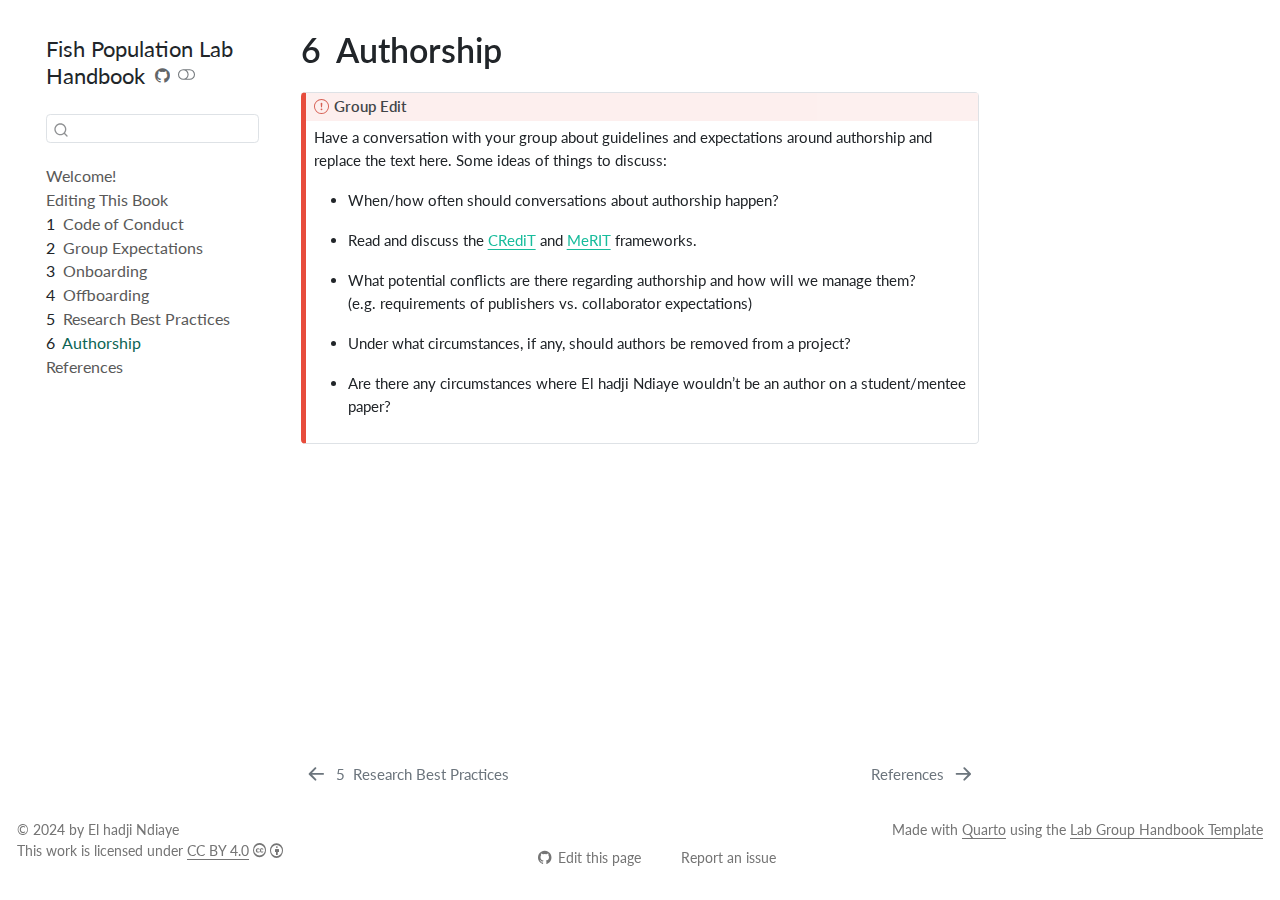
==== authorship.html @ 14ed0f36 "Built site for gh-pages" ====
<!DOCTYPE html>
<html xmlns="http://www.w3.org/1999/xhtml" lang="en" xml:lang="en"><head>

<meta charset="utf-8">
<meta name="generator" content="quarto-1.7.20">

<meta name="viewport" content="width=device-width, initial-scale=1.0, user-scalable=yes">


<title>6&nbsp; Authorship – Fish Population Lab Handbook</title>
<style>
code{white-space: pre-wrap;}
span.smallcaps{font-variant: small-caps;}
div.columns{display: flex; gap: min(4vw, 1.5em);}
div.column{flex: auto; overflow-x: auto;}
div.hanging-indent{margin-left: 1.5em; text-indent: -1.5em;}
ul.task-list{list-style: none;}
ul.task-list li input[type="checkbox"] {
  width: 0.8em;
  margin: 0 0.8em 0.2em -1em; /* quarto-specific, see https://github.com/quarto-dev/quarto-cli/issues/4556 */ 
  vertical-align: middle;
}
</style>


<script src="site_libs/quarto-nav/quarto-nav.js"></script>
<script src="site_libs/quarto-nav/headroom.min.js"></script>
<script src="site_libs/clipboard/clipboard.min.js"></script>
<script src="site_libs/quarto-search/autocomplete.umd.js"></script>
<script src="site_libs/quarto-search/fuse.min.js"></script>
<script src="site_libs/quarto-search/quarto-search.js"></script>
<meta name="quarto:offset" content="./">
<link href="./references.html" rel="next">
<link href="./research-best-practices.html" rel="prev">
<script src="site_libs/quarto-html/quarto.js" type="module"></script>
<script src="site_libs/quarto-html/tabsets/tabsets.js" type="module"></script>
<script src="site_libs/quarto-html/popper.min.js"></script>
<script src="site_libs/quarto-html/tippy.umd.min.js"></script>
<script src="site_libs/quarto-html/anchor.min.js"></script>
<link href="site_libs/quarto-html/tippy.css" rel="stylesheet">
<link href="site_libs/quarto-html/quarto-syntax-highlighting-dark-772f16f1092111b8ed76131bef37b30d.css" rel="stylesheet" class="quarto-color-scheme quarto-color-alternate" id="quarto-text-highlighting-styles">
<link href="site_libs/quarto-html/quarto-syntax-highlighting-6bb072e51ab976e338d8fd19b221fbe5.css" rel="stylesheet" class="quarto-color-scheme" id="quarto-text-highlighting-styles">
<script src="site_libs/bootstrap/bootstrap.min.js"></script>
<link href="site_libs/bootstrap/bootstrap-icons.css" rel="stylesheet">
<link href="site_libs/bootstrap/bootstrap-dark-99c33f6a4a1f652edec3100cfe152053.min.css" rel="stylesheet" append-hash="true" class="quarto-color-scheme quarto-color-alternate" id="quarto-bootstrap" data-mode="dark">
<link href="site_libs/bootstrap/bootstrap-99b97e3b1be5a84feac0b67b06bb2f63.min.css" rel="stylesheet" append-hash="true" class="quarto-color-scheme" id="quarto-bootstrap" data-mode="light">
<link href="site_libs/quarto-contrib/fontawesome6-0.1.0/all.css" rel="stylesheet">
<link href="site_libs/quarto-contrib/fontawesome6-0.1.0/latex-fontsize.css" rel="stylesheet">
<script id="quarto-search-options" type="application/json">{
  "location": "sidebar",
  "copy-button": false,
  "collapse-after": 3,
  "panel-placement": "start",
  "type": "textbox",
  "limit": 50,
  "keyboard-shortcut": [
    "f",
    "/",
    "s"
  ],
  "show-item-context": false,
  "language": {
    "search-no-results-text": "No results",
    "search-matching-documents-text": "matching documents",
    "search-copy-link-title": "Copy link to search",
    "search-hide-matches-text": "Hide additional matches",
    "search-more-match-text": "more match in this document",
    "search-more-matches-text": "more matches in this document",
    "search-clear-button-title": "Clear",
    "search-text-placeholder": "",
    "search-detached-cancel-button-title": "Cancel",
    "search-submit-button-title": "Submit",
    "search-label": "Search"
  }
}</script>


</head>

<body class="nav-sidebar floating quarto-light">

<div id="quarto-search-results"></div>
  <header id="quarto-header" class="headroom fixed-top">
  <nav class="quarto-secondary-nav">
    <div class="container-fluid d-flex">
      <button type="button" class="quarto-btn-toggle btn" data-bs-toggle="collapse" role="button" data-bs-target=".quarto-sidebar-collapse-item" aria-controls="quarto-sidebar" aria-expanded="false" aria-label="Toggle sidebar navigation" onclick="if (window.quartoToggleHeadroom) { window.quartoToggleHeadroom(); }">
        <i class="bi bi-layout-text-sidebar-reverse"></i>
      </button>
        <nav class="quarto-page-breadcrumbs" aria-label="breadcrumb"><ol class="breadcrumb"><li class="breadcrumb-item"><a href="./authorship.html"><span class="chapter-number">6</span>&nbsp; <span class="chapter-title">Authorship</span></a></li></ol></nav>
        <a class="flex-grow-1" role="navigation" data-bs-toggle="collapse" data-bs-target=".quarto-sidebar-collapse-item" aria-controls="quarto-sidebar" aria-expanded="false" aria-label="Toggle sidebar navigation" onclick="if (window.quartoToggleHeadroom) { window.quartoToggleHeadroom(); }">      
        </a>
      <button type="button" class="btn quarto-search-button" aria-label="Search" onclick="window.quartoOpenSearch();">
        <i class="bi bi-search"></i>
      </button>
    </div>
  </nav>
</header>
<!-- content -->
<div id="quarto-content" class="quarto-container page-columns page-rows-contents page-layout-article">
<!-- sidebar -->
  <nav id="quarto-sidebar" class="sidebar collapse collapse-horizontal quarto-sidebar-collapse-item sidebar-navigation floating overflow-auto">
    <div class="pt-lg-2 mt-2 text-left sidebar-header">
    <div class="sidebar-title mb-0 py-0">
      <a href="./">Fish Population Lab Handbook</a> 
        <div class="sidebar-tools-main">
    <a href="https://github.com/Fish-Population-Analysis-Lab/Modeling-Handbook#" title="Source Code" class="quarto-navigation-tool px-1" aria-label="Source Code"><i class="bi bi-github"></i></a>
  <a href="" class="quarto-color-scheme-toggle quarto-navigation-tool  px-1" onclick="window.quartoToggleColorScheme(); return false;" title="Toggle dark mode"><i class="bi"></i></a>
</div>
    </div>
      </div>
        <div class="mt-2 flex-shrink-0 align-items-center">
        <div class="sidebar-search">
        <div id="quarto-search" class="" title="Search"></div>
        </div>
        </div>
    <div class="sidebar-menu-container"> 
    <ul class="list-unstyled mt-1">
        <li class="sidebar-item">
  <div class="sidebar-item-container"> 
  <a href="./index.html" class="sidebar-item-text sidebar-link">
 <span class="menu-text">Welcome!</span></a>
  </div>
</li>
        <li class="sidebar-item">
  <div class="sidebar-item-container"> 
  <a href="./contributing.html" class="sidebar-item-text sidebar-link">
 <span class="menu-text">Editing This Book</span></a>
  </div>
</li>
        <li class="sidebar-item">
  <div class="sidebar-item-container"> 
  <a href="./code-of-conduct.html" class="sidebar-item-text sidebar-link">
 <span class="menu-text"><span class="chapter-number">1</span>&nbsp; <span class="chapter-title">Code of Conduct</span></span></a>
  </div>
</li>
        <li class="sidebar-item">
  <div class="sidebar-item-container"> 
  <a href="./group-expectations.html" class="sidebar-item-text sidebar-link">
 <span class="menu-text"><span class="chapter-number">2</span>&nbsp; <span class="chapter-title">Group Expectations</span></span></a>
  </div>
</li>
        <li class="sidebar-item">
  <div class="sidebar-item-container"> 
  <a href="./onboarding.html" class="sidebar-item-text sidebar-link">
 <span class="menu-text"><span class="chapter-number">3</span>&nbsp; <span class="chapter-title">Onboarding</span></span></a>
  </div>
</li>
        <li class="sidebar-item">
  <div class="sidebar-item-container"> 
  <a href="./offboarding.html" class="sidebar-item-text sidebar-link">
 <span class="menu-text"><span class="chapter-number">4</span>&nbsp; <span class="chapter-title">Offboarding</span></span></a>
  </div>
</li>
        <li class="sidebar-item">
  <div class="sidebar-item-container"> 
  <a href="./research-best-practices.html" class="sidebar-item-text sidebar-link">
 <span class="menu-text"><span class="chapter-number">5</span>&nbsp; <span class="chapter-title">Research Best Practices</span></span></a>
  </div>
</li>
        <li class="sidebar-item">
  <div class="sidebar-item-container"> 
  <a href="./authorship.html" class="sidebar-item-text sidebar-link active">
 <span class="menu-text"><span class="chapter-number">6</span>&nbsp; <span class="chapter-title">Authorship</span></span></a>
  </div>
</li>
        <li class="sidebar-item">
  <div class="sidebar-item-container"> 
  <a href="./references.html" class="sidebar-item-text sidebar-link">
 <span class="menu-text">References</span></a>
  </div>
</li>
    </ul>
    </div>
</nav>
<div id="quarto-sidebar-glass" class="quarto-sidebar-collapse-item" data-bs-toggle="collapse" data-bs-target=".quarto-sidebar-collapse-item"></div>
<!-- margin-sidebar -->
    <div id="quarto-margin-sidebar" class="sidebar margin-sidebar zindex-bottom">
        
    </div>
<!-- main -->
<main class="content" id="quarto-document-content">
<script id="quarto-html-before-body" type="application/javascript">
    const toggleBodyColorMode = (bsSheetEl) => {
      const mode = bsSheetEl.getAttribute("data-mode");
      const bodyEl = window.document.querySelector("body");
      if (mode === "dark") {
        bodyEl.classList.add("quarto-dark");
        bodyEl.classList.remove("quarto-light");
      } else {
        bodyEl.classList.add("quarto-light");
        bodyEl.classList.remove("quarto-dark");
      }
    }
    const toggleBodyColorPrimary = () => {
      const bsSheetEl = window.document.querySelector("link#quarto-bootstrap:not([rel=disabled-stylesheet])");
      if (bsSheetEl) {
        toggleBodyColorMode(bsSheetEl);
      }
    }
    toggleBodyColorPrimary();
    const toggleColorMode = (alternate) => {
      // Switch the stylesheets
      const primaryStylesheets = window.document.querySelectorAll('link.quarto-color-scheme:not(.quarto-color-alternate)');
      const alternateStylesheets = window.document.querySelectorAll('link.quarto-color-scheme.quarto-color-alternate');
      manageTransitions('#quarto-margin-sidebar .nav-link', false);
      if (alternate) {
        disableStylesheet(primaryStylesheets)
        enableStylesheet(alternateStylesheets);
        for (const sheetNode of alternateStylesheets) {
          if (sheetNode.id === "quarto-bootstrap") {
            toggleBodyColorMode(sheetNode);
          }
        }
      } else {
        disableStylesheet(alternateStylesheets);
        enableStylesheet(primaryStylesheets)
        toggleBodyColorPrimary();
      }
      manageTransitions('#quarto-margin-sidebar .nav-link', true);
      // Switch the toggles
      const toggles = window.document.querySelectorAll('.quarto-color-scheme-toggle');
      for (let i=0; i < toggles.length; i++) {
        const toggle = toggles[i];
        if (toggle) {
          if (alternate) {
            toggle.classList.add("alternate");
          } else {
            toggle.classList.remove("alternate");
          }
        }
      }
      // Hack to workaround the fact that safari doesn't
      // properly recolor the scrollbar when toggling (#1455)
      if (navigator.userAgent.indexOf('Safari') > 0 && navigator.userAgent.indexOf('Chrome') == -1) {
        manageTransitions("body", false);
        window.scrollTo(0, 1);
        setTimeout(() => {
          window.scrollTo(0, 0);
          manageTransitions("body", true);
        }, 40);
      }
    }
    const disableStylesheet = (stylesheets) => {
      for (let i=0; i < stylesheets.length; i++) {
        const stylesheet = stylesheets[i];
        stylesheet.rel = 'disabled-stylesheet';
      }
    }
    const enableStylesheet = (stylesheets) => {
      for (let i=0; i < stylesheets.length; i++) {
        const stylesheet = stylesheets[i];
        if(stylesheet.rel !== 'stylesheet') { // for Chrome, which will still FOUC without this check
          stylesheet.rel = 'stylesheet';
        }
      }
    }
    const manageTransitions = (selector, allowTransitions) => {
      const els = window.document.querySelectorAll(selector);
      for (let i=0; i < els.length; i++) {
        const el = els[i];
        if (allowTransitions) {
          el.classList.remove('notransition');
        } else {
          el.classList.add('notransition');
        }
      }
    }
    const isFileUrl = () => {
      return window.location.protocol === 'file:';
    }
    const hasAlternateSentinel = () => {
      let styleSentinel = getColorSchemeSentinel();
      if (styleSentinel !== null) {
        return styleSentinel === "alternate";
      } else {
        return false;
      }
    }
    const setStyleSentinel = (alternate) => {
      const value = alternate ? "alternate" : "default";
      if (!isFileUrl()) {
        window.localStorage.setItem("quarto-color-scheme", value);
      } else {
        localAlternateSentinel = value;
      }
    }
    const getColorSchemeSentinel = () => {
      if (!isFileUrl()) {
        const storageValue = window.localStorage.getItem("quarto-color-scheme");
        return storageValue != null ? storageValue : localAlternateSentinel;
      } else {
        return localAlternateSentinel;
      }
    }
    const darkModeDefault = false;
    let localAlternateSentinel = darkModeDefault ? 'alternate' : 'default';
    // Dark / light mode switch
    window.quartoToggleColorScheme = () => {
      // Read the current dark / light value
      let toAlternate = !hasAlternateSentinel();
      toggleColorMode(toAlternate);
      setStyleSentinel(toAlternate);
      toggleGiscusIfUsed(toAlternate, darkModeDefault);
    };
    // Switch to dark mode if need be
    if (hasAlternateSentinel()) {
      toggleColorMode(true);
    } else {
      toggleColorMode(false);
    }
  </script>

<header id="title-block-header" class="quarto-title-block default">
<div class="quarto-title">
<h1 class="title"><span class="chapter-number">6</span>&nbsp; <span class="chapter-title">Authorship</span></h1>
</div>



<div class="quarto-title-meta">

    
  
    
  </div>
  


</header>


<div class="callout callout-style-default callout-important callout-titled">
<div class="callout-header d-flex align-content-center">
<div class="callout-icon-container">
<i class="callout-icon"></i>
</div>
<div class="callout-title-container flex-fill">
Group Edit
</div>
</div>
<div class="callout-body-container callout-body">
<p>Have a conversation with your group about guidelines and expectations around authorship and replace the text here. Some ideas of things to discuss:</p>
<ul>
<li><p>When/how often should conversations about authorship happen?</p></li>
<li><p>Read and discuss the <a href="https://doi.org/10.1002/leap.1210">CRediT</a> and <a href="https://doi.org/10.1038/s41467-023-37039-1">MeRIT</a> frameworks.</p></li>
<li><p>What potential conflicts are there regarding authorship and how will we manage them? (e.g.&nbsp;requirements of publishers vs.&nbsp;collaborator expectations)</p></li>
<li><p>Under what circumstances, if any, should authors be removed from a project?</p></li>
<li><p>Are there any circumstances where El hadji Ndiaye wouldn’t be an author on a student/mentee paper?</p></li>
</ul>
</div>
</div>



</main> <!-- /main -->
<script id="quarto-html-after-body" type="application/javascript">
  window.document.addEventListener("DOMContentLoaded", function (event) {
    // Ensure there is a toggle, if there isn't float one in the top right
    if (window.document.querySelector('.quarto-color-scheme-toggle') === null) {
      const a = window.document.createElement('a');
      a.classList.add('top-right');
      a.classList.add('quarto-color-scheme-toggle');
      a.href = "";
      a.onclick = function() { try { window.quartoToggleColorScheme(); } catch {} return false; };
      const i = window.document.createElement("i");
      i.classList.add('bi');
      a.appendChild(i);
      window.document.body.appendChild(a);
    }
    const toggleGiscusIfUsed = (isAlternate, darkModeDefault) => {
      const baseTheme = document.querySelector('#giscus-base-theme')?.value ?? 'light';
      const alternateTheme = document.querySelector('#giscus-alt-theme')?.value ?? 'dark';
      let newTheme = '';
      if(darkModeDefault) {
        newTheme = isAlternate ? baseTheme : alternateTheme;
      } else {
        newTheme = isAlternate ? alternateTheme : baseTheme;
      }
      const changeGiscusTheme = () => {
        // From: https://github.com/giscus/giscus/issues/336
        const sendMessage = (message) => {
          const iframe = document.querySelector('iframe.giscus-frame');
          if (!iframe) return;
          iframe.contentWindow.postMessage({ giscus: message }, 'https://giscus.app');
        }
        sendMessage({
          setConfig: {
            theme: newTheme
          }
        });
      }
      const isGiscussLoaded = window.document.querySelector('iframe.giscus-frame') !== null;
      if (isGiscussLoaded) {
        changeGiscusTheme();
      }
    }
    const icon = "";
    const anchorJS = new window.AnchorJS();
    anchorJS.options = {
      placement: 'right',
      icon: icon
    };
    anchorJS.add('.anchored');
    const isCodeAnnotation = (el) => {
      for (const clz of el.classList) {
        if (clz.startsWith('code-annotation-')) {                     
          return true;
        }
      }
      return false;
    }
    const onCopySuccess = function(e) {
      // button target
      const button = e.trigger;
      // don't keep focus
      button.blur();
      // flash "checked"
      button.classList.add('code-copy-button-checked');
      var currentTitle = button.getAttribute("title");
      button.setAttribute("title", "Copied!");
      let tooltip;
      if (window.bootstrap) {
        button.setAttribute("data-bs-toggle", "tooltip");
        button.setAttribute("data-bs-placement", "left");
        button.setAttribute("data-bs-title", "Copied!");
        tooltip = new bootstrap.Tooltip(button, 
          { trigger: "manual", 
            customClass: "code-copy-button-tooltip",
            offset: [0, -8]});
        tooltip.show();    
      }
      setTimeout(function() {
        if (tooltip) {
          tooltip.hide();
          button.removeAttribute("data-bs-title");
          button.removeAttribute("data-bs-toggle");
          button.removeAttribute("data-bs-placement");
        }
        button.setAttribute("title", currentTitle);
        button.classList.remove('code-copy-button-checked');
      }, 1000);
      // clear code selection
      e.clearSelection();
    }
    const getTextToCopy = function(trigger) {
        const codeEl = trigger.previousElementSibling.cloneNode(true);
        for (const childEl of codeEl.children) {
          if (isCodeAnnotation(childEl)) {
            childEl.remove();
          }
        }
        return codeEl.innerText;
    }
    const clipboard = new window.ClipboardJS('.code-copy-button:not([data-in-quarto-modal])', {
      text: getTextToCopy
    });
    clipboard.on('success', onCopySuccess);
    if (window.document.getElementById('quarto-embedded-source-code-modal')) {
      const clipboardModal = new window.ClipboardJS('.code-copy-button[data-in-quarto-modal]', {
        text: getTextToCopy,
        container: window.document.getElementById('quarto-embedded-source-code-modal')
      });
      clipboardModal.on('success', onCopySuccess);
    }
      var localhostRegex = new RegExp(/^(?:http|https):\/\/localhost\:?[0-9]*\//);
      var mailtoRegex = new RegExp(/^mailto:/);
        var filterRegex = new RegExp('/' + window.location.host + '/');
      var isInternal = (href) => {
          return filterRegex.test(href) || localhostRegex.test(href) || mailtoRegex.test(href);
      }
      // Inspect non-navigation links and adorn them if external
     var links = window.document.querySelectorAll('a[href]:not(.nav-link):not(.navbar-brand):not(.toc-action):not(.sidebar-link):not(.sidebar-item-toggle):not(.pagination-link):not(.no-external):not([aria-hidden]):not(.dropdown-item):not(.quarto-navigation-tool):not(.about-link)');
      for (var i=0; i<links.length; i++) {
        const link = links[i];
        if (!isInternal(link.href)) {
          // undo the damage that might have been done by quarto-nav.js in the case of
          // links that we want to consider external
          if (link.dataset.originalHref !== undefined) {
            link.href = link.dataset.originalHref;
          }
            // target, if specified
            link.setAttribute("target", "_blank");
            if (link.getAttribute("rel") === null) {
              link.setAttribute("rel", "noopener");
            }
        }
      }
    function tippyHover(el, contentFn, onTriggerFn, onUntriggerFn) {
      const config = {
        allowHTML: true,
        maxWidth: 500,
        delay: 100,
        arrow: false,
        appendTo: function(el) {
            return el.parentElement;
        },
        interactive: true,
        interactiveBorder: 10,
        theme: 'quarto',
        placement: 'bottom-start',
      };
      if (contentFn) {
        config.content = contentFn;
      }
      if (onTriggerFn) {
        config.onTrigger = onTriggerFn;
      }
      if (onUntriggerFn) {
        config.onUntrigger = onUntriggerFn;
      }
      window.tippy(el, config); 
    }
    const noterefs = window.document.querySelectorAll('a[role="doc-noteref"]');
    for (var i=0; i<noterefs.length; i++) {
      const ref = noterefs[i];
      tippyHover(ref, function() {
        // use id or data attribute instead here
        let href = ref.getAttribute('data-footnote-href') || ref.getAttribute('href');
        try { href = new URL(href).hash; } catch {}
        const id = href.replace(/^#\/?/, "");
        const note = window.document.getElementById(id);
        if (note) {
          return note.innerHTML;
        } else {
          return "";
        }
      });
    }
    const xrefs = window.document.querySelectorAll('a.quarto-xref');
    const processXRef = (id, note) => {
      // Strip column container classes
      const stripColumnClz = (el) => {
        el.classList.remove("page-full", "page-columns");
        if (el.children) {
          for (const child of el.children) {
            stripColumnClz(child);
          }
        }
      }
      stripColumnClz(note)
      if (id === null || id.startsWith('sec-')) {
        // Special case sections, only their first couple elements
        const container = document.createElement("div");
        if (note.children && note.children.length > 2) {
          container.appendChild(note.children[0].cloneNode(true));
          for (let i = 1; i < note.children.length; i++) {
            const child = note.children[i];
            if (child.tagName === "P" && child.innerText === "") {
              continue;
            } else {
              container.appendChild(child.cloneNode(true));
              break;
            }
          }
          if (window.Quarto?.typesetMath) {
            window.Quarto.typesetMath(container);
          }
          return container.innerHTML
        } else {
          if (window.Quarto?.typesetMath) {
            window.Quarto.typesetMath(note);
          }
          return note.innerHTML;
        }
      } else {
        // Remove any anchor links if they are present
        const anchorLink = note.querySelector('a.anchorjs-link');
        if (anchorLink) {
          anchorLink.remove();
        }
        if (window.Quarto?.typesetMath) {
          window.Quarto.typesetMath(note);
        }
        if (note.classList.contains("callout")) {
          return note.outerHTML;
        } else {
          return note.innerHTML;
        }
      }
    }
    for (var i=0; i<xrefs.length; i++) {
      const xref = xrefs[i];
      tippyHover(xref, undefined, function(instance) {
        instance.disable();
        let url = xref.getAttribute('href');
        let hash = undefined; 
        if (url.startsWith('#')) {
          hash = url;
        } else {
          try { hash = new URL(url).hash; } catch {}
        }
        if (hash) {
          const id = hash.replace(/^#\/?/, "");
          const note = window.document.getElementById(id);
          if (note !== null) {
            try {
              const html = processXRef(id, note.cloneNode(true));
              instance.setContent(html);
            } finally {
              instance.enable();
              instance.show();
            }
          } else {
            // See if we can fetch this
            fetch(url.split('#')[0])
            .then(res => res.text())
            .then(html => {
              const parser = new DOMParser();
              const htmlDoc = parser.parseFromString(html, "text/html");
              const note = htmlDoc.getElementById(id);
              if (note !== null) {
                const html = processXRef(id, note);
                instance.setContent(html);
              } 
            }).finally(() => {
              instance.enable();
              instance.show();
            });
          }
        } else {
          // See if we can fetch a full url (with no hash to target)
          // This is a special case and we should probably do some content thinning / targeting
          fetch(url)
          .then(res => res.text())
          .then(html => {
            const parser = new DOMParser();
            const htmlDoc = parser.parseFromString(html, "text/html");
            const note = htmlDoc.querySelector('main.content');
            if (note !== null) {
              // This should only happen for chapter cross references
              // (since there is no id in the URL)
              // remove the first header
              if (note.children.length > 0 && note.children[0].tagName === "HEADER") {
                note.children[0].remove();
              }
              const html = processXRef(null, note);
              instance.setContent(html);
            } 
          }).finally(() => {
            instance.enable();
            instance.show();
          });
        }
      }, function(instance) {
      });
    }
        let selectedAnnoteEl;
        const selectorForAnnotation = ( cell, annotation) => {
          let cellAttr = 'data-code-cell="' + cell + '"';
          let lineAttr = 'data-code-annotation="' +  annotation + '"';
          const selector = 'span[' + cellAttr + '][' + lineAttr + ']';
          return selector;
        }
        const selectCodeLines = (annoteEl) => {
          const doc = window.document;
          const targetCell = annoteEl.getAttribute("data-target-cell");
          const targetAnnotation = annoteEl.getAttribute("data-target-annotation");
          const annoteSpan = window.document.querySelector(selectorForAnnotation(targetCell, targetAnnotation));
          const lines = annoteSpan.getAttribute("data-code-lines").split(",");
          const lineIds = lines.map((line) => {
            return targetCell + "-" + line;
          })
          let top = null;
          let height = null;
          let parent = null;
          if (lineIds.length > 0) {
              //compute the position of the single el (top and bottom and make a div)
              const el = window.document.getElementById(lineIds[0]);
              top = el.offsetTop;
              height = el.offsetHeight;
              parent = el.parentElement.parentElement;
            if (lineIds.length > 1) {
              const lastEl = window.document.getElementById(lineIds[lineIds.length - 1]);
              const bottom = lastEl.offsetTop + lastEl.offsetHeight;
              height = bottom - top;
            }
            if (top !== null && height !== null && parent !== null) {
              // cook up a div (if necessary) and position it 
              let div = window.document.getElementById("code-annotation-line-highlight");
              if (div === null) {
                div = window.document.createElement("div");
                div.setAttribute("id", "code-annotation-line-highlight");
                div.style.position = 'absolute';
                parent.appendChild(div);
              }
              div.style.top = top - 2 + "px";
              div.style.height = height + 4 + "px";
              div.style.left = 0;
              let gutterDiv = window.document.getElementById("code-annotation-line-highlight-gutter");
              if (gutterDiv === null) {
                gutterDiv = window.document.createElement("div");
                gutterDiv.setAttribute("id", "code-annotation-line-highlight-gutter");
                gutterDiv.style.position = 'absolute';
                const codeCell = window.document.getElementById(targetCell);
                const gutter = codeCell.querySelector('.code-annotation-gutter');
                gutter.appendChild(gutterDiv);
              }
              gutterDiv.style.top = top - 2 + "px";
              gutterDiv.style.height = height + 4 + "px";
            }
            selectedAnnoteEl = annoteEl;
          }
        };
        const unselectCodeLines = () => {
          const elementsIds = ["code-annotation-line-highlight", "code-annotation-line-highlight-gutter"];
          elementsIds.forEach((elId) => {
            const div = window.document.getElementById(elId);
            if (div) {
              div.remove();
            }
          });
          selectedAnnoteEl = undefined;
        };
          // Handle positioning of the toggle
      window.addEventListener(
        "resize",
        throttle(() => {
          elRect = undefined;
          if (selectedAnnoteEl) {
            selectCodeLines(selectedAnnoteEl);
          }
        }, 10)
      );
      function throttle(fn, ms) {
      let throttle = false;
      let timer;
        return (...args) => {
          if(!throttle) { // first call gets through
              fn.apply(this, args);
              throttle = true;
          } else { // all the others get throttled
              if(timer) clearTimeout(timer); // cancel #2
              timer = setTimeout(() => {
                fn.apply(this, args);
                timer = throttle = false;
              }, ms);
          }
        };
      }
        // Attach click handler to the DT
        const annoteDls = window.document.querySelectorAll('dt[data-target-cell]');
        for (const annoteDlNode of annoteDls) {
          annoteDlNode.addEventListener('click', (event) => {
            const clickedEl = event.target;
            if (clickedEl !== selectedAnnoteEl) {
              unselectCodeLines();
              const activeEl = window.document.querySelector('dt[data-target-cell].code-annotation-active');
              if (activeEl) {
                activeEl.classList.remove('code-annotation-active');
              }
              selectCodeLines(clickedEl);
              clickedEl.classList.add('code-annotation-active');
            } else {
              // Unselect the line
              unselectCodeLines();
              clickedEl.classList.remove('code-annotation-active');
            }
          });
        }
    const findCites = (el) => {
      const parentEl = el.parentElement;
      if (parentEl) {
        const cites = parentEl.dataset.cites;
        if (cites) {
          return {
            el,
            cites: cites.split(' ')
          };
        } else {
          return findCites(el.parentElement)
        }
      } else {
        return undefined;
      }
    };
    var bibliorefs = window.document.querySelectorAll('a[role="doc-biblioref"]');
    for (var i=0; i<bibliorefs.length; i++) {
      const ref = bibliorefs[i];
      const citeInfo = findCites(ref);
      if (citeInfo) {
        tippyHover(citeInfo.el, function() {
          var popup = window.document.createElement('div');
          citeInfo.cites.forEach(function(cite) {
            var citeDiv = window.document.createElement('div');
            citeDiv.classList.add('hanging-indent');
            citeDiv.classList.add('csl-entry');
            var biblioDiv = window.document.getElementById('ref-' + cite);
            if (biblioDiv) {
              citeDiv.innerHTML = biblioDiv.innerHTML;
            }
            popup.appendChild(citeDiv);
          });
          return popup.innerHTML;
        });
      }
    }
  });
  </script>
<nav class="page-navigation">
  <div class="nav-page nav-page-previous">
      <a href="./research-best-practices.html" class="pagination-link" aria-label="Research Best Practices">
        <i class="bi bi-arrow-left-short"></i> <span class="nav-page-text"><span class="chapter-number">5</span>&nbsp; <span class="chapter-title">Research Best Practices</span></span>
      </a>          
  </div>
  <div class="nav-page nav-page-next">
      <a href="./references.html" class="pagination-link" aria-label="References">
        <span class="nav-page-text">References</span> <i class="bi bi-arrow-right-short"></i>
      </a>
  </div>
</nav>
</div> <!-- /content -->
<footer class="footer">
  <div class="nav-footer">
    <div class="nav-footer-left">
<p>© 2024 by El hadji Ndiaye <br> This work is licensed under <a href="https://creativecommons.org/licenses/by/4.0/?ref=chooser-v1">CC BY 4.0</a> <i class="fa-brands fa-creative-commons" aria-label="creative-commons"></i> <i class="fa-brands fa-creative-commons-by" aria-label="creative-commons-by"></i></p>
</div>   
    <div class="nav-footer-center">
      &nbsp;
    <div class="toc-actions"><ul><li><a href="https://github.com/Fish-Population-Analysis-Lab/Modeling-Handbook#/edit/main/authorship.qmd" target="_blank" class="toc-action"><i class="bi bi-github"></i>Edit this page</a></li><li><a href="https://github.com/Fish-Population-Analysis-Lab/Modeling-Handbook#/issues/new" target="_blank" class="toc-action"><i class="bi empty"></i>Report an issue</a></li></ul></div></div>
    <div class="nav-footer-right">
<p>Made with <a href="https://quarto.org/">Quarto</a> using the <a href="https://github.com/cct-datascience/group-handbook-template">Lab Group Handbook Template</a></p>
</div>
  </div>
</footer>




</body></html>
---- site_libs/quarto-html/tippy.css ----
.tippy-box[data-animation=fade][data-state=hidden]{opacity:0}[data-tippy-root]{max-width:calc(100vw - 10px)}.tippy-box{position:relative;background-color:#333;color:#fff;border-radius:4px;font-size:14px;line-height:1.4;white-space:normal;outline:0;transition-property:transform,visibility,opacity}.tippy-box[data-placement^=top]>.tippy-arrow{bottom:0}.tippy-box[data-placement^=top]>.tippy-arrow:before{bottom:-7px;left:0;border-width:8px 8px 0;border-top-color:initial;transform-origin:center top}.tippy-box[data-placement^=bottom]>.tippy-arrow{top:0}.tippy-box[data-placement^=bottom]>.tippy-arrow:before{top:-7px;left:0;border-width:0 8px 8px;border-bottom-color:initial;transform-origin:center bottom}.tippy-box[data-placement^=left]>.tippy-arrow{right:0}.tippy-box[data-placement^=left]>.tippy-arrow:before{border-width:8px 0 8px 8px;border-left-color:initial;right:-7px;transform-origin:center left}.tippy-box[data-placement^=right]>.tippy-arrow{left:0}.tippy-box[data-placement^=right]>.tippy-arrow:before{left:-7px;border-width:8px 8px 8px 0;border-right-color:initial;transform-origin:center right}.tippy-box[data-inertia][data-state=visible]{transition-timing-function:cubic-bezier(.54,1.5,.38,1.11)}.tippy-arrow{width:16px;height:16px;color:#333}.tippy-arrow:before{content:"";position:absolute;border-color:transparent;border-style:solid}.tippy-content{position:relative;padding:5px 9px;z-index:1}
---- site_libs/quarto-html/quarto-syntax-highlighting-dark-772f16f1092111b8ed76131bef37b30d.css ----
/* quarto syntax highlight colors */
:root {
  --quarto-hl-al-color: #f07178;
  --quarto-hl-an-color: #d4d0ab;
  --quarto-hl-at-color: #00e0e0;
  --quarto-hl-bn-color: #d4d0ab;
  --quarto-hl-bu-color: #abe338;
  --quarto-hl-ch-color: #abe338;
  --quarto-hl-co-color: #f8f8f2;
  --quarto-hl-cv-color: #ffd700;
  --quarto-hl-cn-color: #ffd700;
  --quarto-hl-cf-color: #ffa07a;
  --quarto-hl-dt-color: #ffa07a;
  --quarto-hl-dv-color: #d4d0ab;
  --quarto-hl-do-color: #f8f8f2;
  --quarto-hl-er-color: #f07178;
  --quarto-hl-ex-color: #00e0e0;
  --quarto-hl-fl-color: #d4d0ab;
  --quarto-hl-fu-color: #ffa07a;
  --quarto-hl-im-color: #abe338;
  --quarto-hl-in-color: #d4d0ab;
  --quarto-hl-kw-color: #ffa07a;
  --quarto-hl-op-color: #ffa07a;
  --quarto-hl-ot-color: #00e0e0;
  --quarto-hl-pp-color: #dcc6e0;
  --quarto-hl-re-color: #00e0e0;
  --quarto-hl-sc-color: #abe338;
  --quarto-hl-ss-color: #abe338;
  --quarto-hl-st-color: #abe338;
  --quarto-hl-va-color: #00e0e0;
  --quarto-hl-vs-color: #abe338;
  --quarto-hl-wa-color: #dcc6e0;
}

/* other quarto variables */
:root {
  --quarto-font-monospace: SFMono-Regular, Menlo, Monaco, Consolas, "Liberation Mono", "Courier New", monospace;
}

code span.al {
  background-color: #2a0f15;
  font-weight: bold;
  color: #f07178;
}

code span.an {
  color: #d4d0ab;
}

code span.at {
  color: #00e0e0;
}

code span.bn {
  color: #d4d0ab;
}

code span.bu {
  color: #abe338;
}

code span.ch {
  color: #abe338;
}

code span.co {
  font-style: italic;
  color: #f8f8f2;
}

code span.cv {
  color: #ffd700;
}

code span.cn {
  color: #ffd700;
}

code span.cf {
  font-weight: bold;
  color: #ffa07a;
}

code span.dt {
  color: #ffa07a;
}

code span.dv {
  color: #d4d0ab;
}

code span.do {
  color: #f8f8f2;
}

code span.er {
  color: #f07178;
  text-decoration: underline;
}

code span.ex {
  font-weight: bold;
  color: #00e0e0;
}

code span.fl {
  color: #d4d0ab;
}

code span.fu {
  color: #ffa07a;
}

code span.im {
  color: #abe338;
}

code span.in {
  color: #d4d0ab;
}

code span.kw {
  font-weight: bold;
  color: #ffa07a;
}

pre > code.sourceCode > span {
  color: #f8f8f2;
}

code span {
  color: #f8f8f2;
}

code.sourceCode > span {
  color: #f8f8f2;
}

div.sourceCode,
div.sourceCode pre.sourceCode {
  color: #f8f8f2;
}

code span.op {
  color: #ffa07a;
}

code span.ot {
  color: #00e0e0;
}

code span.pp {
  color: #dcc6e0;
}

code span.re {
  background-color: #f8f8f2;
  color: #00e0e0;
}

code span.sc {
  color: #abe338;
}

code span.ss {
  color: #abe338;
}

code span.st {
  color: #abe338;
}

code span.va {
  color: #00e0e0;
}

code span.vs {
  color: #abe338;
}

code span.wa {
  color: #dcc6e0;
}

.prevent-inlining {
  content: "</";
}

/*# sourceMappingURL=6b6b2a80973725156b77adac85966570.css.map */
---- site_libs/quarto-html/quarto-syntax-highlighting-6bb072e51ab976e338d8fd19b221fbe5.css ----
/* quarto syntax highlight colors */
:root {
  --quarto-hl-ot-color: #003B4F;
  --quarto-hl-at-color: #657422;
  --quarto-hl-ss-color: #20794D;
  --quarto-hl-an-color: #5E5E5E;
  --quarto-hl-fu-color: #4758AB;
  --quarto-hl-st-color: #20794D;
  --quarto-hl-cf-color: #003B4F;
  --quarto-hl-op-color: #5E5E5E;
  --quarto-hl-er-color: #AD0000;
  --quarto-hl-bn-color: #AD0000;
  --quarto-hl-al-color: #AD0000;
  --quarto-hl-va-color: #111111;
  --quarto-hl-bu-color: inherit;
  --quarto-hl-ex-color: inherit;
  --quarto-hl-pp-color: #AD0000;
  --quarto-hl-in-color: #5E5E5E;
  --quarto-hl-vs-color: #20794D;
  --quarto-hl-wa-color: #5E5E5E;
  --quarto-hl-do-color: #5E5E5E;
  --quarto-hl-im-color: #00769E;
  --quarto-hl-ch-color: #20794D;
  --quarto-hl-dt-color: #AD0000;
  --quarto-hl-fl-color: #AD0000;
  --quarto-hl-co-color: #5E5E5E;
  --quarto-hl-cv-color: #5E5E5E;
  --quarto-hl-cn-color: #8f5902;
  --quarto-hl-sc-color: #5E5E5E;
  --quarto-hl-dv-color: #AD0000;
  --quarto-hl-kw-color: #003B4F;
}

/* other quarto variables */
:root {
  --quarto-font-monospace: SFMono-Regular, Menlo, Monaco, Consolas, "Liberation Mono", "Courier New", monospace;
}

pre > code.sourceCode > span {
  color: #003B4F;
}

code span {
  color: #003B4F;
}

code.sourceCode > span {
  color: #003B4F;
}

div.sourceCode,
div.sourceCode pre.sourceCode {
  color: #003B4F;
}

code span.ot {
  color: #003B4F;
  font-style: inherit;
}

code span.at {
  color: #657422;
  font-style: inherit;
}

code span.ss {
  color: #20794D;
  font-style: inherit;
}

code span.an {
  color: #5E5E5E;
  font-style: inherit;
}

code span.fu {
  color: #4758AB;
  font-style: inherit;
}

code span.st {
  color: #20794D;
  font-style: inherit;
}

code span.cf {
  color: #003B4F;
  font-weight: bold;
  font-style: inherit;
}

code span.op {
  color: #5E5E5E;
  font-style: inherit;
}

code span.er {
  color: #AD0000;
  font-style: inherit;
}

code span.bn {
  color: #AD0000;
  font-style: inherit;
}

code span.al {
  color: #AD0000;
  font-style: inherit;
}

code span.va {
  color: #111111;
  font-style: inherit;
}

code span.bu {
  font-style: inherit;
}

code span.ex {
  font-style: inherit;
}

code span.pp {
  color: #AD0000;
  font-style: inherit;
}

code span.in {
  color: #5E5E5E;
  font-style: inherit;
}

code span.vs {
  color: #20794D;
  font-style: inherit;
}

code span.wa {
  color: #5E5E5E;
  font-style: italic;
}

code span.do {
  color: #5E5E5E;
  font-style: italic;
}

code span.im {
  color: #00769E;
  font-style: inherit;
}

code span.ch {
  color: #20794D;
  font-style: inherit;
}

code span.dt {
  color: #AD0000;
  font-style: inherit;
}

code span.fl {
  color: #AD0000;
  font-style: inherit;
}

code span.co {
  color: #5E5E5E;
  font-style: inherit;
}

code span.cv {
  color: #5E5E5E;
  font-style: italic;
}

code span.cn {
  color: #8f5902;
  font-style: inherit;
}

code span.sc {
  color: #5E5E5E;
  font-style: inherit;
}

code span.dv {
  color: #AD0000;
  font-style: inherit;
}

code span.kw {
  color: #003B4F;
  font-weight: bold;
  font-style: inherit;
}

.prevent-inlining {
  content: "</";
}

/*# sourceMappingURL=e1adbb9324b84f23540907423554ab44.css.map */
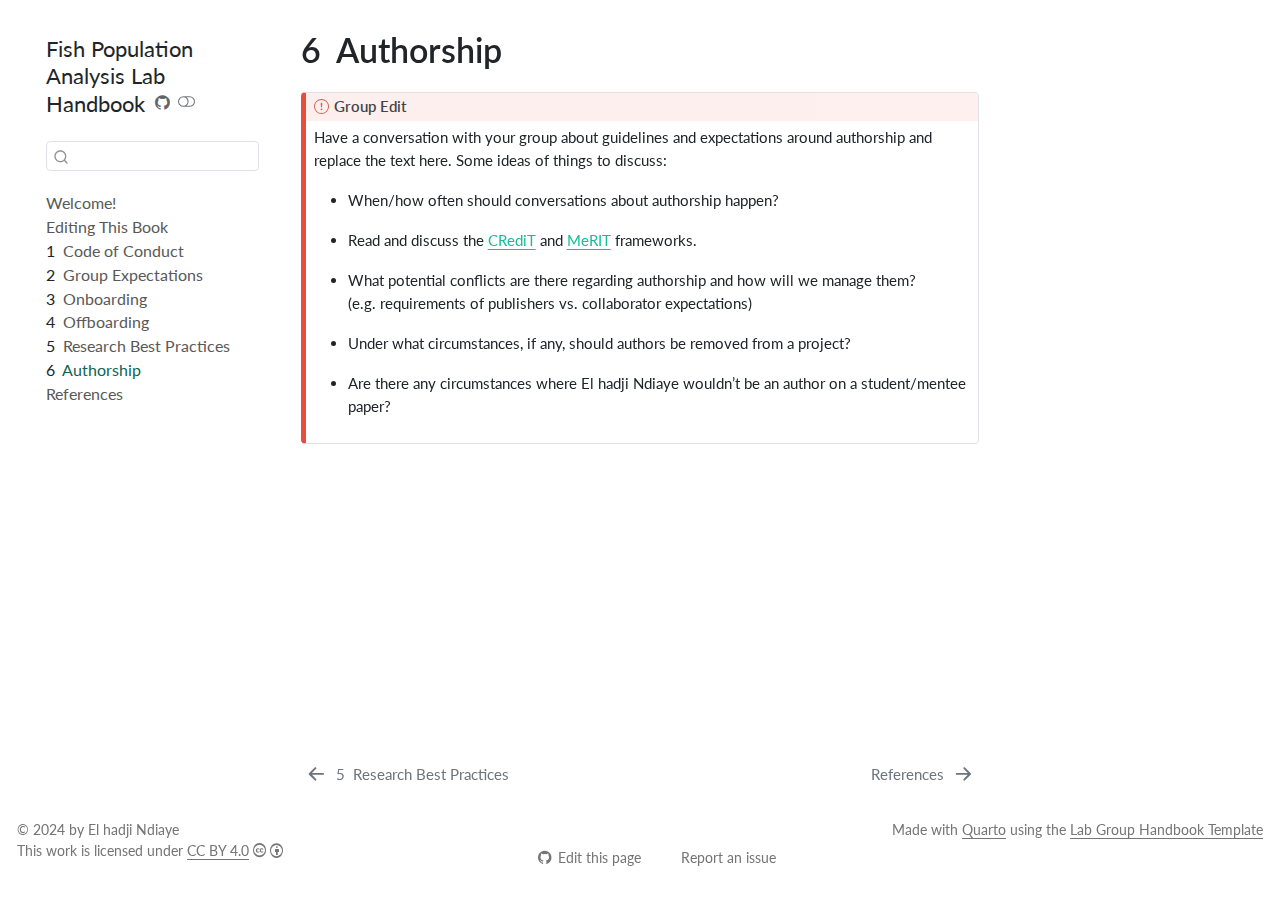
==== commit 3e5c2807: "Built site for gh-pages" ====
--- a/authorship.html
+++ b/authorship.html
@@ -2,12 +2,12 @@
 <html xmlns="http://www.w3.org/1999/xhtml" lang="en" xml:lang="en"><head>
 
 <meta charset="utf-8">
-<meta name="generator" content="quarto-1.7.20">
+<meta name="generator" content="quarto-1.6.43">
 
 <meta name="viewport" content="width=device-width, initial-scale=1.0, user-scalable=yes">
 
 
-<title>6&nbsp; Authorship – Fish Population Lab Handbook</title>
+<title>6&nbsp; Authorship – Fish Population Analysis Lab Handbook</title>
 <style>
 code{white-space: pre-wrap;}
 span.smallcaps{font-variant: small-caps;}
@@ -32,18 +32,17 @@
 <meta name="quarto:offset" content="./">
 <link href="./references.html" rel="next">
 <link href="./research-best-practices.html" rel="prev">
-<script src="site_libs/quarto-html/quarto.js" type="module"></script>
-<script src="site_libs/quarto-html/tabsets/tabsets.js" type="module"></script>
+<script src="site_libs/quarto-html/quarto.js"></script>
 <script src="site_libs/quarto-html/popper.min.js"></script>
 <script src="site_libs/quarto-html/tippy.umd.min.js"></script>
 <script src="site_libs/quarto-html/anchor.min.js"></script>
 <link href="site_libs/quarto-html/tippy.css" rel="stylesheet">
-<link href="site_libs/quarto-html/quarto-syntax-highlighting-dark-772f16f1092111b8ed76131bef37b30d.css" rel="stylesheet" class="quarto-color-scheme quarto-color-alternate" id="quarto-text-highlighting-styles">
-<link href="site_libs/quarto-html/quarto-syntax-highlighting-6bb072e51ab976e338d8fd19b221fbe5.css" rel="stylesheet" class="quarto-color-scheme" id="quarto-text-highlighting-styles">
+<link href="site_libs/quarto-html/quarto-syntax-highlighting-d4d76bf8491c20bad77d141916dc28e1.css" rel="stylesheet" class="quarto-color-scheme" id="quarto-text-highlighting-styles">
+<link href="site_libs/quarto-html/quarto-syntax-highlighting-dark-4379b0ccadffce622b03caf4c46266b3.css" rel="prefetch" class="quarto-color-scheme quarto-color-alternate" id="quarto-text-highlighting-styles">
 <script src="site_libs/bootstrap/bootstrap.min.js"></script>
 <link href="site_libs/bootstrap/bootstrap-icons.css" rel="stylesheet">
-<link href="site_libs/bootstrap/bootstrap-dark-99c33f6a4a1f652edec3100cfe152053.min.css" rel="stylesheet" append-hash="true" class="quarto-color-scheme quarto-color-alternate" id="quarto-bootstrap" data-mode="dark">
-<link href="site_libs/bootstrap/bootstrap-99b97e3b1be5a84feac0b67b06bb2f63.min.css" rel="stylesheet" append-hash="true" class="quarto-color-scheme" id="quarto-bootstrap" data-mode="light">
+<link href="site_libs/bootstrap/bootstrap-435317fe34ea3e1cffeb2f3e0e9f38a6.min.css" rel="stylesheet" append-hash="true" class="quarto-color-scheme" id="quarto-bootstrap" data-mode="light">
+<link href="site_libs/bootstrap/bootstrap-dark-c1bc4f463887108f52ae36d18b6ee8b3.min.css" rel="prefetch" append-hash="true" class="quarto-color-scheme quarto-color-alternate" id="quarto-bootstrap" data-mode="dark">
 <link href="site_libs/quarto-contrib/fontawesome6-0.1.0/all.css" rel="stylesheet">
 <link href="site_libs/quarto-contrib/fontawesome6-0.1.0/latex-fontsize.css" rel="stylesheet">
 <script id="quarto-search-options" type="application/json">{
@@ -77,7 +76,7 @@
 
 </head>
 
-<body class="nav-sidebar floating quarto-light">
+<body class="nav-sidebar floating">
 
 <div id="quarto-search-results"></div>
   <header id="quarto-header" class="headroom fixed-top">
@@ -101,7 +100,7 @@
   <nav id="quarto-sidebar" class="sidebar collapse collapse-horizontal quarto-sidebar-collapse-item sidebar-navigation floating overflow-auto">
     <div class="pt-lg-2 mt-2 text-left sidebar-header">
     <div class="sidebar-title mb-0 py-0">
-      <a href="./">Fish Population Lab Handbook</a> 
+      <a href="./">Fish Population Analysis Lab Handbook</a> 
         <div class="sidebar-tools-main">
     <a href="https://github.com/Fish-Population-Analysis-Lab/Modeling-Handbook#" title="Source Code" class="quarto-navigation-tool px-1" aria-label="Source Code"><i class="bi bi-github"></i></a>
   <a href="" class="quarto-color-scheme-toggle quarto-navigation-tool  px-1" onclick="window.quartoToggleColorScheme(); return false;" title="Toggle dark mode"><i class="bi"></i></a>
@@ -179,136 +178,6 @@
     </div>
 <!-- main -->
 <main class="content" id="quarto-document-content">
-<script id="quarto-html-before-body" type="application/javascript">
-    const toggleBodyColorMode = (bsSheetEl) => {
-      const mode = bsSheetEl.getAttribute("data-mode");
-      const bodyEl = window.document.querySelector("body");
-      if (mode === "dark") {
-        bodyEl.classList.add("quarto-dark");
-        bodyEl.classList.remove("quarto-light");
-      } else {
-        bodyEl.classList.add("quarto-light");
-        bodyEl.classList.remove("quarto-dark");
-      }
-    }
-    const toggleBodyColorPrimary = () => {
-      const bsSheetEl = window.document.querySelector("link#quarto-bootstrap:not([rel=disabled-stylesheet])");
-      if (bsSheetEl) {
-        toggleBodyColorMode(bsSheetEl);
-      }
-    }
-    toggleBodyColorPrimary();
-    const toggleColorMode = (alternate) => {
-      // Switch the stylesheets
-      const primaryStylesheets = window.document.querySelectorAll('link.quarto-color-scheme:not(.quarto-color-alternate)');
-      const alternateStylesheets = window.document.querySelectorAll('link.quarto-color-scheme.quarto-color-alternate');
-      manageTransitions('#quarto-margin-sidebar .nav-link', false);
-      if (alternate) {
-        disableStylesheet(primaryStylesheets)
-        enableStylesheet(alternateStylesheets);
-        for (const sheetNode of alternateStylesheets) {
-          if (sheetNode.id === "quarto-bootstrap") {
-            toggleBodyColorMode(sheetNode);
-          }
-        }
-      } else {
-        disableStylesheet(alternateStylesheets);
-        enableStylesheet(primaryStylesheets)
-        toggleBodyColorPrimary();
-      }
-      manageTransitions('#quarto-margin-sidebar .nav-link', true);
-      // Switch the toggles
-      const toggles = window.document.querySelectorAll('.quarto-color-scheme-toggle');
-      for (let i=0; i < toggles.length; i++) {
-        const toggle = toggles[i];
-        if (toggle) {
-          if (alternate) {
-            toggle.classList.add("alternate");
-          } else {
-            toggle.classList.remove("alternate");
-          }
-        }
-      }
-      // Hack to workaround the fact that safari doesn't
-      // properly recolor the scrollbar when toggling (#1455)
-      if (navigator.userAgent.indexOf('Safari') > 0 && navigator.userAgent.indexOf('Chrome') == -1) {
-        manageTransitions("body", false);
-        window.scrollTo(0, 1);
-        setTimeout(() => {
-          window.scrollTo(0, 0);
-          manageTransitions("body", true);
-        }, 40);
-      }
-    }
-    const disableStylesheet = (stylesheets) => {
-      for (let i=0; i < stylesheets.length; i++) {
-        const stylesheet = stylesheets[i];
-        stylesheet.rel = 'disabled-stylesheet';
-      }
-    }
-    const enableStylesheet = (stylesheets) => {
-      for (let i=0; i < stylesheets.length; i++) {
-        const stylesheet = stylesheets[i];
-        if(stylesheet.rel !== 'stylesheet') { // for Chrome, which will still FOUC without this check
-          stylesheet.rel = 'stylesheet';
-        }
-      }
-    }
-    const manageTransitions = (selector, allowTransitions) => {
-      const els = window.document.querySelectorAll(selector);
-      for (let i=0; i < els.length; i++) {
-        const el = els[i];
-        if (allowTransitions) {
-          el.classList.remove('notransition');
-        } else {
-          el.classList.add('notransition');
-        }
-      }
-    }
-    const isFileUrl = () => {
-      return window.location.protocol === 'file:';
-    }
-    const hasAlternateSentinel = () => {
-      let styleSentinel = getColorSchemeSentinel();
-      if (styleSentinel !== null) {
-        return styleSentinel === "alternate";
-      } else {
-        return false;
-      }
-    }
-    const setStyleSentinel = (alternate) => {
-      const value = alternate ? "alternate" : "default";
-      if (!isFileUrl()) {
-        window.localStorage.setItem("quarto-color-scheme", value);
-      } else {
-        localAlternateSentinel = value;
-      }
-    }
-    const getColorSchemeSentinel = () => {
-      if (!isFileUrl()) {
-        const storageValue = window.localStorage.getItem("quarto-color-scheme");
-        return storageValue != null ? storageValue : localAlternateSentinel;
-      } else {
-        return localAlternateSentinel;
-      }
-    }
-    const darkModeDefault = false;
-    let localAlternateSentinel = darkModeDefault ? 'alternate' : 'default';
-    // Dark / light mode switch
-    window.quartoToggleColorScheme = () => {
-      // Read the current dark / light value
-      let toAlternate = !hasAlternateSentinel();
-      toggleColorMode(toAlternate);
-      setStyleSentinel(toAlternate);
-      toggleGiscusIfUsed(toAlternate, darkModeDefault);
-    };
-    // Switch to dark mode if need be
-    if (hasAlternateSentinel()) {
-      toggleColorMode(true);
-    } else {
-      toggleColorMode(false);
-    }
-  </script>
 
 <header id="title-block-header" class="quarto-title-block default">
 <div class="quarto-title">
@@ -354,286 +223,385 @@
 
 </main> <!-- /main -->
 <script id="quarto-html-after-body" type="application/javascript">
-  window.document.addEventListener("DOMContentLoaded", function (event) {
-    // Ensure there is a toggle, if there isn't float one in the top right
-    if (window.document.querySelector('.quarto-color-scheme-toggle') === null) {
-      const a = window.document.createElement('a');
-      a.classList.add('top-right');
-      a.classList.add('quarto-color-scheme-toggle');
-      a.href = "";
-      a.onclick = function() { try { window.quartoToggleColorScheme(); } catch {} return false; };
-      const i = window.document.createElement("i");
-      i.classList.add('bi');
-      a.appendChild(i);
-      window.document.body.appendChild(a);
-    }
-    const toggleGiscusIfUsed = (isAlternate, darkModeDefault) => {
-      const baseTheme = document.querySelector('#giscus-base-theme')?.value ?? 'light';
-      const alternateTheme = document.querySelector('#giscus-alt-theme')?.value ?? 'dark';
-      let newTheme = '';
-      if(darkModeDefault) {
-        newTheme = isAlternate ? baseTheme : alternateTheme;
+window.document.addEventListener("DOMContentLoaded", function (event) {
+  const toggleBodyColorMode = (bsSheetEl) => {
+    const mode = bsSheetEl.getAttribute("data-mode");
+    const bodyEl = window.document.querySelector("body");
+    if (mode === "dark") {
+      bodyEl.classList.add("quarto-dark");
+      bodyEl.classList.remove("quarto-light");
+    } else {
+      bodyEl.classList.add("quarto-light");
+      bodyEl.classList.remove("quarto-dark");
+    }
+  }
+  const toggleBodyColorPrimary = () => {
+    const bsSheetEl = window.document.querySelector("link#quarto-bootstrap");
+    if (bsSheetEl) {
+      toggleBodyColorMode(bsSheetEl);
+    }
+  }
+  toggleBodyColorPrimary();  
+  const disableStylesheet = (stylesheets) => {
+    for (let i=0; i < stylesheets.length; i++) {
+      const stylesheet = stylesheets[i];
+      stylesheet.rel = 'prefetch';
+    }
+  }
+  const enableStylesheet = (stylesheets) => {
+    for (let i=0; i < stylesheets.length; i++) {
+      const stylesheet = stylesheets[i];
+      stylesheet.rel = 'stylesheet';
+    }
+  }
+  const manageTransitions = (selector, allowTransitions) => {
+    const els = window.document.querySelectorAll(selector);
+    for (let i=0; i < els.length; i++) {
+      const el = els[i];
+      if (allowTransitions) {
+        el.classList.remove('notransition');
       } else {
-        newTheme = isAlternate ? alternateTheme : baseTheme;
-      }
-      const changeGiscusTheme = () => {
-        // From: https://github.com/giscus/giscus/issues/336
-        const sendMessage = (message) => {
-          const iframe = document.querySelector('iframe.giscus-frame');
-          if (!iframe) return;
-          iframe.contentWindow.postMessage({ giscus: message }, 'https://giscus.app');
-        }
-        sendMessage({
-          setConfig: {
-            theme: newTheme
+        el.classList.add('notransition');
+      }
+    }
+  }
+  const toggleGiscusIfUsed = (isAlternate, darkModeDefault) => {
+    const baseTheme = document.querySelector('#giscus-base-theme')?.value ?? 'light';
+    const alternateTheme = document.querySelector('#giscus-alt-theme')?.value ?? 'dark';
+    let newTheme = '';
+    if(darkModeDefault) {
+      newTheme = isAlternate ? baseTheme : alternateTheme;
+    } else {
+      newTheme = isAlternate ? alternateTheme : baseTheme;
+    }
+    const changeGiscusTheme = () => {
+      // From: https://github.com/giscus/giscus/issues/336
+      const sendMessage = (message) => {
+        const iframe = document.querySelector('iframe.giscus-frame');
+        if (!iframe) return;
+        iframe.contentWindow.postMessage({ giscus: message }, 'https://giscus.app');
+      }
+      sendMessage({
+        setConfig: {
+          theme: newTheme
+        }
+      });
+    }
+    const isGiscussLoaded = window.document.querySelector('iframe.giscus-frame') !== null;
+    if (isGiscussLoaded) {
+      changeGiscusTheme();
+    }
+  }
+  const toggleColorMode = (alternate) => {
+    // Switch the stylesheets
+    const alternateStylesheets = window.document.querySelectorAll('link.quarto-color-scheme.quarto-color-alternate');
+    manageTransitions('#quarto-margin-sidebar .nav-link', false);
+    if (alternate) {
+      enableStylesheet(alternateStylesheets);
+      for (const sheetNode of alternateStylesheets) {
+        if (sheetNode.id === "quarto-bootstrap") {
+          toggleBodyColorMode(sheetNode);
+        }
+      }
+    } else {
+      disableStylesheet(alternateStylesheets);
+      toggleBodyColorPrimary();
+    }
+    manageTransitions('#quarto-margin-sidebar .nav-link', true);
+    // Switch the toggles
+    const toggles = window.document.querySelectorAll('.quarto-color-scheme-toggle');
+    for (let i=0; i < toggles.length; i++) {
+      const toggle = toggles[i];
+      if (toggle) {
+        if (alternate) {
+          toggle.classList.add("alternate");     
+        } else {
+          toggle.classList.remove("alternate");
+        }
+      }
+    }
+    // Hack to workaround the fact that safari doesn't
+    // properly recolor the scrollbar when toggling (#1455)
+    if (navigator.userAgent.indexOf('Safari') > 0 && navigator.userAgent.indexOf('Chrome') == -1) {
+      manageTransitions("body", false);
+      window.scrollTo(0, 1);
+      setTimeout(() => {
+        window.scrollTo(0, 0);
+        manageTransitions("body", true);
+      }, 40);  
+    }
+  }
+  const isFileUrl = () => { 
+    return window.location.protocol === 'file:';
+  }
+  const hasAlternateSentinel = () => {  
+    let styleSentinel = getColorSchemeSentinel();
+    if (styleSentinel !== null) {
+      return styleSentinel === "alternate";
+    } else {
+      return false;
+    }
+  }
+  const setStyleSentinel = (alternate) => {
+    const value = alternate ? "alternate" : "default";
+    if (!isFileUrl()) {
+      window.localStorage.setItem("quarto-color-scheme", value);
+    } else {
+      localAlternateSentinel = value;
+    }
+  }
+  const getColorSchemeSentinel = () => {
+    if (!isFileUrl()) {
+      const storageValue = window.localStorage.getItem("quarto-color-scheme");
+      return storageValue != null ? storageValue : localAlternateSentinel;
+    } else {
+      return localAlternateSentinel;
+    }
+  }
+  const darkModeDefault = false;
+  let localAlternateSentinel = darkModeDefault ? 'alternate' : 'default';
+  // Dark / light mode switch
+  window.quartoToggleColorScheme = () => {
+    // Read the current dark / light value 
+    let toAlternate = !hasAlternateSentinel();
+    toggleColorMode(toAlternate);
+    setStyleSentinel(toAlternate);
+    toggleGiscusIfUsed(toAlternate, darkModeDefault);
+  };
+  // Ensure there is a toggle, if there isn't float one in the top right
+  if (window.document.querySelector('.quarto-color-scheme-toggle') === null) {
+    const a = window.document.createElement('a');
+    a.classList.add('top-right');
+    a.classList.add('quarto-color-scheme-toggle');
+    a.href = "";
+    a.onclick = function() { try { window.quartoToggleColorScheme(); } catch {} return false; };
+    const i = window.document.createElement("i");
+    i.classList.add('bi');
+    a.appendChild(i);
+    window.document.body.appendChild(a);
+  }
+  // Switch to dark mode if need be
+  if (hasAlternateSentinel()) {
+    toggleColorMode(true);
+  } else {
+    toggleColorMode(false);
+  }
+  const icon = "";
+  const anchorJS = new window.AnchorJS();
+  anchorJS.options = {
+    placement: 'right',
+    icon: icon
+  };
+  anchorJS.add('.anchored');
+  const isCodeAnnotation = (el) => {
+    for (const clz of el.classList) {
+      if (clz.startsWith('code-annotation-')) {                     
+        return true;
+      }
+    }
+    return false;
+  }
+  const onCopySuccess = function(e) {
+    // button target
+    const button = e.trigger;
+    // don't keep focus
+    button.blur();
+    // flash "checked"
+    button.classList.add('code-copy-button-checked');
+    var currentTitle = button.getAttribute("title");
+    button.setAttribute("title", "Copied!");
+    let tooltip;
+    if (window.bootstrap) {
+      button.setAttribute("data-bs-toggle", "tooltip");
+      button.setAttribute("data-bs-placement", "left");
+      button.setAttribute("data-bs-title", "Copied!");
+      tooltip = new bootstrap.Tooltip(button, 
+        { trigger: "manual", 
+          customClass: "code-copy-button-tooltip",
+          offset: [0, -8]});
+      tooltip.show();    
+    }
+    setTimeout(function() {
+      if (tooltip) {
+        tooltip.hide();
+        button.removeAttribute("data-bs-title");
+        button.removeAttribute("data-bs-toggle");
+        button.removeAttribute("data-bs-placement");
+      }
+      button.setAttribute("title", currentTitle);
+      button.classList.remove('code-copy-button-checked');
+    }, 1000);
+    // clear code selection
+    e.clearSelection();
+  }
+  const getTextToCopy = function(trigger) {
+      const codeEl = trigger.previousElementSibling.cloneNode(true);
+      for (const childEl of codeEl.children) {
+        if (isCodeAnnotation(childEl)) {
+          childEl.remove();
+        }
+      }
+      return codeEl.innerText;
+  }
+  const clipboard = new window.ClipboardJS('.code-copy-button:not([data-in-quarto-modal])', {
+    text: getTextToCopy
+  });
+  clipboard.on('success', onCopySuccess);
+  if (window.document.getElementById('quarto-embedded-source-code-modal')) {
+    const clipboardModal = new window.ClipboardJS('.code-copy-button[data-in-quarto-modal]', {
+      text: getTextToCopy,
+      container: window.document.getElementById('quarto-embedded-source-code-modal')
+    });
+    clipboardModal.on('success', onCopySuccess);
+  }
+    var localhostRegex = new RegExp(/^(?:http|https):\/\/localhost\:?[0-9]*\//);
+    var mailtoRegex = new RegExp(/^mailto:/);
+      var filterRegex = new RegExp('/' + window.location.host + '/');
+    var isInternal = (href) => {
+        return filterRegex.test(href) || localhostRegex.test(href) || mailtoRegex.test(href);
+    }
+    // Inspect non-navigation links and adorn them if external
+ 	var links = window.document.querySelectorAll('a[href]:not(.nav-link):not(.navbar-brand):not(.toc-action):not(.sidebar-link):not(.sidebar-item-toggle):not(.pagination-link):not(.no-external):not([aria-hidden]):not(.dropdown-item):not(.quarto-navigation-tool):not(.about-link)');
+    for (var i=0; i<links.length; i++) {
+      const link = links[i];
+      if (!isInternal(link.href)) {
+        // undo the damage that might have been done by quarto-nav.js in the case of
+        // links that we want to consider external
+        if (link.dataset.originalHref !== undefined) {
+          link.href = link.dataset.originalHref;
+        }
+          // target, if specified
+          link.setAttribute("target", "_blank");
+          if (link.getAttribute("rel") === null) {
+            link.setAttribute("rel", "noopener");
           }
-        });
-      }
-      const isGiscussLoaded = window.document.querySelector('iframe.giscus-frame') !== null;
-      if (isGiscussLoaded) {
-        changeGiscusTheme();
-      }
-    }
-    const icon = "";
-    const anchorJS = new window.AnchorJS();
-    anchorJS.options = {
-      placement: 'right',
-      icon: icon
+      }
+    }
+  function tippyHover(el, contentFn, onTriggerFn, onUntriggerFn) {
+    const config = {
+      allowHTML: true,
+      maxWidth: 500,
+      delay: 100,
+      arrow: false,
+      appendTo: function(el) {
+          return el.parentElement;
+      },
+      interactive: true,
+      interactiveBorder: 10,
+      theme: 'quarto',
+      placement: 'bottom-start',
     };
-    anchorJS.add('.anchored');
-    const isCodeAnnotation = (el) => {
-      for (const clz of el.classList) {
-        if (clz.startsWith('code-annotation-')) {                     
-          return true;
-        }
-      }
-      return false;
-    }
-    const onCopySuccess = function(e) {
-      // button target
-      const button = e.trigger;
-      // don't keep focus
-      button.blur();
-      // flash "checked"
-      button.classList.add('code-copy-button-checked');
-      var currentTitle = button.getAttribute("title");
-      button.setAttribute("title", "Copied!");
-      let tooltip;
-      if (window.bootstrap) {
-        button.setAttribute("data-bs-toggle", "tooltip");
-        button.setAttribute("data-bs-placement", "left");
-        button.setAttribute("data-bs-title", "Copied!");
-        tooltip = new bootstrap.Tooltip(button, 
-          { trigger: "manual", 
-            customClass: "code-copy-button-tooltip",
-            offset: [0, -8]});
-        tooltip.show();    
-      }
-      setTimeout(function() {
-        if (tooltip) {
-          tooltip.hide();
-          button.removeAttribute("data-bs-title");
-          button.removeAttribute("data-bs-toggle");
-          button.removeAttribute("data-bs-placement");
-        }
-        button.setAttribute("title", currentTitle);
-        button.classList.remove('code-copy-button-checked');
-      }, 1000);
-      // clear code selection
-      e.clearSelection();
-    }
-    const getTextToCopy = function(trigger) {
-        const codeEl = trigger.previousElementSibling.cloneNode(true);
-        for (const childEl of codeEl.children) {
-          if (isCodeAnnotation(childEl)) {
-            childEl.remove();
+    if (contentFn) {
+      config.content = contentFn;
+    }
+    if (onTriggerFn) {
+      config.onTrigger = onTriggerFn;
+    }
+    if (onUntriggerFn) {
+      config.onUntrigger = onUntriggerFn;
+    }
+    window.tippy(el, config); 
+  }
+  const noterefs = window.document.querySelectorAll('a[role="doc-noteref"]');
+  for (var i=0; i<noterefs.length; i++) {
+    const ref = noterefs[i];
+    tippyHover(ref, function() {
+      // use id or data attribute instead here
+      let href = ref.getAttribute('data-footnote-href') || ref.getAttribute('href');
+      try { href = new URL(href).hash; } catch {}
+      const id = href.replace(/^#\/?/, "");
+      const note = window.document.getElementById(id);
+      if (note) {
+        return note.innerHTML;
+      } else {
+        return "";
+      }
+    });
+  }
+  const xrefs = window.document.querySelectorAll('a.quarto-xref');
+  const processXRef = (id, note) => {
+    // Strip column container classes
+    const stripColumnClz = (el) => {
+      el.classList.remove("page-full", "page-columns");
+      if (el.children) {
+        for (const child of el.children) {
+          stripColumnClz(child);
+        }
+      }
+    }
+    stripColumnClz(note)
+    if (id === null || id.startsWith('sec-')) {
+      // Special case sections, only their first couple elements
+      const container = document.createElement("div");
+      if (note.children && note.children.length > 2) {
+        container.appendChild(note.children[0].cloneNode(true));
+        for (let i = 1; i < note.children.length; i++) {
+          const child = note.children[i];
+          if (child.tagName === "P" && child.innerText === "") {
+            continue;
+          } else {
+            container.appendChild(child.cloneNode(true));
+            break;
           }
         }
-        return codeEl.innerText;
-    }
-    const clipboard = new window.ClipboardJS('.code-copy-button:not([data-in-quarto-modal])', {
-      text: getTextToCopy
-    });
-    clipboard.on('success', onCopySuccess);
-    if (window.document.getElementById('quarto-embedded-source-code-modal')) {
-      const clipboardModal = new window.ClipboardJS('.code-copy-button[data-in-quarto-modal]', {
-        text: getTextToCopy,
-        container: window.document.getElementById('quarto-embedded-source-code-modal')
-      });
-      clipboardModal.on('success', onCopySuccess);
-    }
-      var localhostRegex = new RegExp(/^(?:http|https):\/\/localhost\:?[0-9]*\//);
-      var mailtoRegex = new RegExp(/^mailto:/);
-        var filterRegex = new RegExp('/' + window.location.host + '/');
-      var isInternal = (href) => {
-          return filterRegex.test(href) || localhostRegex.test(href) || mailtoRegex.test(href);
-      }
-      // Inspect non-navigation links and adorn them if external
-     var links = window.document.querySelectorAll('a[href]:not(.nav-link):not(.navbar-brand):not(.toc-action):not(.sidebar-link):not(.sidebar-item-toggle):not(.pagination-link):not(.no-external):not([aria-hidden]):not(.dropdown-item):not(.quarto-navigation-tool):not(.about-link)');
-      for (var i=0; i<links.length; i++) {
-        const link = links[i];
-        if (!isInternal(link.href)) {
-          // undo the damage that might have been done by quarto-nav.js in the case of
-          // links that we want to consider external
-          if (link.dataset.originalHref !== undefined) {
-            link.href = link.dataset.originalHref;
-          }
-            // target, if specified
-            link.setAttribute("target", "_blank");
-            if (link.getAttribute("rel") === null) {
-              link.setAttribute("rel", "noopener");
-            }
-        }
-      }
-    function tippyHover(el, contentFn, onTriggerFn, onUntriggerFn) {
-      const config = {
-        allowHTML: true,
-        maxWidth: 500,
-        delay: 100,
-        arrow: false,
-        appendTo: function(el) {
-            return el.parentElement;
-        },
-        interactive: true,
-        interactiveBorder: 10,
-        theme: 'quarto',
-        placement: 'bottom-start',
-      };
-      if (contentFn) {
-        config.content = contentFn;
-      }
-      if (onTriggerFn) {
-        config.onTrigger = onTriggerFn;
-      }
-      if (onUntriggerFn) {
-        config.onUntrigger = onUntriggerFn;
-      }
-      window.tippy(el, config); 
-    }
-    const noterefs = window.document.querySelectorAll('a[role="doc-noteref"]');
-    for (var i=0; i<noterefs.length; i++) {
-      const ref = noterefs[i];
-      tippyHover(ref, function() {
-        // use id or data attribute instead here
-        let href = ref.getAttribute('data-footnote-href') || ref.getAttribute('href');
-        try { href = new URL(href).hash; } catch {}
-        const id = href.replace(/^#\/?/, "");
-        const note = window.document.getElementById(id);
-        if (note) {
-          return note.innerHTML;
-        } else {
-          return "";
-        }
-      });
-    }
-    const xrefs = window.document.querySelectorAll('a.quarto-xref');
-    const processXRef = (id, note) => {
-      // Strip column container classes
-      const stripColumnClz = (el) => {
-        el.classList.remove("page-full", "page-columns");
-        if (el.children) {
-          for (const child of el.children) {
-            stripColumnClz(child);
-          }
-        }
-      }
-      stripColumnClz(note)
-      if (id === null || id.startsWith('sec-')) {
-        // Special case sections, only their first couple elements
-        const container = document.createElement("div");
-        if (note.children && note.children.length > 2) {
-          container.appendChild(note.children[0].cloneNode(true));
-          for (let i = 1; i < note.children.length; i++) {
-            const child = note.children[i];
-            if (child.tagName === "P" && child.innerText === "") {
-              continue;
-            } else {
-              container.appendChild(child.cloneNode(true));
-              break;
-            }
-          }
-          if (window.Quarto?.typesetMath) {
-            window.Quarto.typesetMath(container);
-          }
-          return container.innerHTML
-        } else {
-          if (window.Quarto?.typesetMath) {
-            window.Quarto.typesetMath(note);
-          }
-          return note.innerHTML;
-        }
+        if (window.Quarto?.typesetMath) {
+          window.Quarto.typesetMath(container);
+        }
+        return container.innerHTML
       } else {
-        // Remove any anchor links if they are present
-        const anchorLink = note.querySelector('a.anchorjs-link');
-        if (anchorLink) {
-          anchorLink.remove();
-        }
         if (window.Quarto?.typesetMath) {
           window.Quarto.typesetMath(note);
         }
-        if (note.classList.contains("callout")) {
-          return note.outerHTML;
-        } else {
-          return note.innerHTML;
-        }
-      }
-    }
-    for (var i=0; i<xrefs.length; i++) {
-      const xref = xrefs[i];
-      tippyHover(xref, undefined, function(instance) {
-        instance.disable();
-        let url = xref.getAttribute('href');
-        let hash = undefined; 
-        if (url.startsWith('#')) {
-          hash = url;
-        } else {
-          try { hash = new URL(url).hash; } catch {}
-        }
-        if (hash) {
-          const id = hash.replace(/^#\/?/, "");
-          const note = window.document.getElementById(id);
-          if (note !== null) {
-            try {
-              const html = processXRef(id, note.cloneNode(true));
-              instance.setContent(html);
-            } finally {
-              instance.enable();
-              instance.show();
-            }
-          } else {
-            // See if we can fetch this
-            fetch(url.split('#')[0])
-            .then(res => res.text())
-            .then(html => {
-              const parser = new DOMParser();
-              const htmlDoc = parser.parseFromString(html, "text/html");
-              const note = htmlDoc.getElementById(id);
-              if (note !== null) {
-                const html = processXRef(id, note);
-                instance.setContent(html);
-              } 
-            }).finally(() => {
-              instance.enable();
-              instance.show();
-            });
+        return note.innerHTML;
+      }
+    } else {
+      // Remove any anchor links if they are present
+      const anchorLink = note.querySelector('a.anchorjs-link');
+      if (anchorLink) {
+        anchorLink.remove();
+      }
+      if (window.Quarto?.typesetMath) {
+        window.Quarto.typesetMath(note);
+      }
+      if (note.classList.contains("callout")) {
+        return note.outerHTML;
+      } else {
+        return note.innerHTML;
+      }
+    }
+  }
+  for (var i=0; i<xrefs.length; i++) {
+    const xref = xrefs[i];
+    tippyHover(xref, undefined, function(instance) {
+      instance.disable();
+      let url = xref.getAttribute('href');
+      let hash = undefined; 
+      if (url.startsWith('#')) {
+        hash = url;
+      } else {
+        try { hash = new URL(url).hash; } catch {}
+      }
+      if (hash) {
+        const id = hash.replace(/^#\/?/, "");
+        const note = window.document.getElementById(id);
+        if (note !== null) {
+          try {
+            const html = processXRef(id, note.cloneNode(true));
+            instance.setContent(html);
+          } finally {
+            instance.enable();
+            instance.show();
           }
         } else {
-          // See if we can fetch a full url (with no hash to target)
-          // This is a special case and we should probably do some content thinning / targeting
-          fetch(url)
+          // See if we can fetch this
+          fetch(url.split('#')[0])
           .then(res => res.text())
           .then(html => {
             const parser = new DOMParser();
             const htmlDoc = parser.parseFromString(html, "text/html");
-            const note = htmlDoc.querySelector('main.content');
+            const note = htmlDoc.getElementById(id);
             if (note !== null) {
-              // This should only happen for chapter cross references
-              // (since there is no id in the URL)
-              // remove the first header
-              if (note.children.length > 0 && note.children[0].tagName === "HEADER") {
-                note.children[0].remove();
-              }
-              const html = processXRef(null, note);
+              const html = processXRef(id, note);
               instance.setContent(html);
             } 
           }).finally(() => {
@@ -641,161 +609,185 @@
             instance.show();
           });
         }
-      }, function(instance) {
+      } else {
+        // See if we can fetch a full url (with no hash to target)
+        // This is a special case and we should probably do some content thinning / targeting
+        fetch(url)
+        .then(res => res.text())
+        .then(html => {
+          const parser = new DOMParser();
+          const htmlDoc = parser.parseFromString(html, "text/html");
+          const note = htmlDoc.querySelector('main.content');
+          if (note !== null) {
+            // This should only happen for chapter cross references
+            // (since there is no id in the URL)
+            // remove the first header
+            if (note.children.length > 0 && note.children[0].tagName === "HEADER") {
+              note.children[0].remove();
+            }
+            const html = processXRef(null, note);
+            instance.setContent(html);
+          } 
+        }).finally(() => {
+          instance.enable();
+          instance.show();
+        });
+      }
+    }, function(instance) {
+    });
+  }
+      let selectedAnnoteEl;
+      const selectorForAnnotation = ( cell, annotation) => {
+        let cellAttr = 'data-code-cell="' + cell + '"';
+        let lineAttr = 'data-code-annotation="' +  annotation + '"';
+        const selector = 'span[' + cellAttr + '][' + lineAttr + ']';
+        return selector;
+      }
+      const selectCodeLines = (annoteEl) => {
+        const doc = window.document;
+        const targetCell = annoteEl.getAttribute("data-target-cell");
+        const targetAnnotation = annoteEl.getAttribute("data-target-annotation");
+        const annoteSpan = window.document.querySelector(selectorForAnnotation(targetCell, targetAnnotation));
+        const lines = annoteSpan.getAttribute("data-code-lines").split(",");
+        const lineIds = lines.map((line) => {
+          return targetCell + "-" + line;
+        })
+        let top = null;
+        let height = null;
+        let parent = null;
+        if (lineIds.length > 0) {
+            //compute the position of the single el (top and bottom and make a div)
+            const el = window.document.getElementById(lineIds[0]);
+            top = el.offsetTop;
+            height = el.offsetHeight;
+            parent = el.parentElement.parentElement;
+          if (lineIds.length > 1) {
+            const lastEl = window.document.getElementById(lineIds[lineIds.length - 1]);
+            const bottom = lastEl.offsetTop + lastEl.offsetHeight;
+            height = bottom - top;
+          }
+          if (top !== null && height !== null && parent !== null) {
+            // cook up a div (if necessary) and position it 
+            let div = window.document.getElementById("code-annotation-line-highlight");
+            if (div === null) {
+              div = window.document.createElement("div");
+              div.setAttribute("id", "code-annotation-line-highlight");
+              div.style.position = 'absolute';
+              parent.appendChild(div);
+            }
+            div.style.top = top - 2 + "px";
+            div.style.height = height + 4 + "px";
+            div.style.left = 0;
+            let gutterDiv = window.document.getElementById("code-annotation-line-highlight-gutter");
+            if (gutterDiv === null) {
+              gutterDiv = window.document.createElement("div");
+              gutterDiv.setAttribute("id", "code-annotation-line-highlight-gutter");
+              gutterDiv.style.position = 'absolute';
+              const codeCell = window.document.getElementById(targetCell);
+              const gutter = codeCell.querySelector('.code-annotation-gutter');
+              gutter.appendChild(gutterDiv);
+            }
+            gutterDiv.style.top = top - 2 + "px";
+            gutterDiv.style.height = height + 4 + "px";
+          }
+          selectedAnnoteEl = annoteEl;
+        }
+      };
+      const unselectCodeLines = () => {
+        const elementsIds = ["code-annotation-line-highlight", "code-annotation-line-highlight-gutter"];
+        elementsIds.forEach((elId) => {
+          const div = window.document.getElementById(elId);
+          if (div) {
+            div.remove();
+          }
+        });
+        selectedAnnoteEl = undefined;
+      };
+        // Handle positioning of the toggle
+    window.addEventListener(
+      "resize",
+      throttle(() => {
+        elRect = undefined;
+        if (selectedAnnoteEl) {
+          selectCodeLines(selectedAnnoteEl);
+        }
+      }, 10)
+    );
+    function throttle(fn, ms) {
+    let throttle = false;
+    let timer;
+      return (...args) => {
+        if(!throttle) { // first call gets through
+            fn.apply(this, args);
+            throttle = true;
+        } else { // all the others get throttled
+            if(timer) clearTimeout(timer); // cancel #2
+            timer = setTimeout(() => {
+              fn.apply(this, args);
+              timer = throttle = false;
+            }, ms);
+        }
+      };
+    }
+      // Attach click handler to the DT
+      const annoteDls = window.document.querySelectorAll('dt[data-target-cell]');
+      for (const annoteDlNode of annoteDls) {
+        annoteDlNode.addEventListener('click', (event) => {
+          const clickedEl = event.target;
+          if (clickedEl !== selectedAnnoteEl) {
+            unselectCodeLines();
+            const activeEl = window.document.querySelector('dt[data-target-cell].code-annotation-active');
+            if (activeEl) {
+              activeEl.classList.remove('code-annotation-active');
+            }
+            selectCodeLines(clickedEl);
+            clickedEl.classList.add('code-annotation-active');
+          } else {
+            // Unselect the line
+            unselectCodeLines();
+            clickedEl.classList.remove('code-annotation-active');
+          }
+        });
+      }
+  const findCites = (el) => {
+    const parentEl = el.parentElement;
+    if (parentEl) {
+      const cites = parentEl.dataset.cites;
+      if (cites) {
+        return {
+          el,
+          cites: cites.split(' ')
+        };
+      } else {
+        return findCites(el.parentElement)
+      }
+    } else {
+      return undefined;
+    }
+  };
+  var bibliorefs = window.document.querySelectorAll('a[role="doc-biblioref"]');
+  for (var i=0; i<bibliorefs.length; i++) {
+    const ref = bibliorefs[i];
+    const citeInfo = findCites(ref);
+    if (citeInfo) {
+      tippyHover(citeInfo.el, function() {
+        var popup = window.document.createElement('div');
+        citeInfo.cites.forEach(function(cite) {
+          var citeDiv = window.document.createElement('div');
+          citeDiv.classList.add('hanging-indent');
+          citeDiv.classList.add('csl-entry');
+          var biblioDiv = window.document.getElementById('ref-' + cite);
+          if (biblioDiv) {
+            citeDiv.innerHTML = biblioDiv.innerHTML;
+          }
+          popup.appendChild(citeDiv);
+        });
+        return popup.innerHTML;
       });
     }
-        let selectedAnnoteEl;
-        const selectorForAnnotation = ( cell, annotation) => {
-          let cellAttr = 'data-code-cell="' + cell + '"';
-          let lineAttr = 'data-code-annotation="' +  annotation + '"';
-          const selector = 'span[' + cellAttr + '][' + lineAttr + ']';
-          return selector;
-        }
-        const selectCodeLines = (annoteEl) => {
-          const doc = window.document;
-          const targetCell = annoteEl.getAttribute("data-target-cell");
-          const targetAnnotation = annoteEl.getAttribute("data-target-annotation");
-          const annoteSpan = window.document.querySelector(selectorForAnnotation(targetCell, targetAnnotation));
-          const lines = annoteSpan.getAttribute("data-code-lines").split(",");
-          const lineIds = lines.map((line) => {
-            return targetCell + "-" + line;
-          })
-          let top = null;
-          let height = null;
-          let parent = null;
-          if (lineIds.length > 0) {
-              //compute the position of the single el (top and bottom and make a div)
-              const el = window.document.getElementById(lineIds[0]);
-              top = el.offsetTop;
-              height = el.offsetHeight;
-              parent = el.parentElement.parentElement;
-            if (lineIds.length > 1) {
-              const lastEl = window.document.getElementById(lineIds[lineIds.length - 1]);
-              const bottom = lastEl.offsetTop + lastEl.offsetHeight;
-              height = bottom - top;
-            }
-            if (top !== null && height !== null && parent !== null) {
-              // cook up a div (if necessary) and position it 
-              let div = window.document.getElementById("code-annotation-line-highlight");
-              if (div === null) {
-                div = window.document.createElement("div");
-                div.setAttribute("id", "code-annotation-line-highlight");
-                div.style.position = 'absolute';
-                parent.appendChild(div);
-              }
-              div.style.top = top - 2 + "px";
-              div.style.height = height + 4 + "px";
-              div.style.left = 0;
-              let gutterDiv = window.document.getElementById("code-annotation-line-highlight-gutter");
-              if (gutterDiv === null) {
-                gutterDiv = window.document.createElement("div");
-                gutterDiv.setAttribute("id", "code-annotation-line-highlight-gutter");
-                gutterDiv.style.position = 'absolute';
-                const codeCell = window.document.getElementById(targetCell);
-                const gutter = codeCell.querySelector('.code-annotation-gutter');
-                gutter.appendChild(gutterDiv);
-              }
-              gutterDiv.style.top = top - 2 + "px";
-              gutterDiv.style.height = height + 4 + "px";
-            }
-            selectedAnnoteEl = annoteEl;
-          }
-        };
-        const unselectCodeLines = () => {
-          const elementsIds = ["code-annotation-line-highlight", "code-annotation-line-highlight-gutter"];
-          elementsIds.forEach((elId) => {
-            const div = window.document.getElementById(elId);
-            if (div) {
-              div.remove();
-            }
-          });
-          selectedAnnoteEl = undefined;
-        };
-          // Handle positioning of the toggle
-      window.addEventListener(
-        "resize",
-        throttle(() => {
-          elRect = undefined;
-          if (selectedAnnoteEl) {
-            selectCodeLines(selectedAnnoteEl);
-          }
-        }, 10)
-      );
-      function throttle(fn, ms) {
-      let throttle = false;
-      let timer;
-        return (...args) => {
-          if(!throttle) { // first call gets through
-              fn.apply(this, args);
-              throttle = true;
-          } else { // all the others get throttled
-              if(timer) clearTimeout(timer); // cancel #2
-              timer = setTimeout(() => {
-                fn.apply(this, args);
-                timer = throttle = false;
-              }, ms);
-          }
-        };
-      }
-        // Attach click handler to the DT
-        const annoteDls = window.document.querySelectorAll('dt[data-target-cell]');
-        for (const annoteDlNode of annoteDls) {
-          annoteDlNode.addEventListener('click', (event) => {
-            const clickedEl = event.target;
-            if (clickedEl !== selectedAnnoteEl) {
-              unselectCodeLines();
-              const activeEl = window.document.querySelector('dt[data-target-cell].code-annotation-active');
-              if (activeEl) {
-                activeEl.classList.remove('code-annotation-active');
-              }
-              selectCodeLines(clickedEl);
-              clickedEl.classList.add('code-annotation-active');
-            } else {
-              // Unselect the line
-              unselectCodeLines();
-              clickedEl.classList.remove('code-annotation-active');
-            }
-          });
-        }
-    const findCites = (el) => {
-      const parentEl = el.parentElement;
-      if (parentEl) {
-        const cites = parentEl.dataset.cites;
-        if (cites) {
-          return {
-            el,
-            cites: cites.split(' ')
-          };
-        } else {
-          return findCites(el.parentElement)
-        }
-      } else {
-        return undefined;
-      }
-    };
-    var bibliorefs = window.document.querySelectorAll('a[role="doc-biblioref"]');
-    for (var i=0; i<bibliorefs.length; i++) {
-      const ref = bibliorefs[i];
-      const citeInfo = findCites(ref);
-      if (citeInfo) {
-        tippyHover(citeInfo.el, function() {
-          var popup = window.document.createElement('div');
-          citeInfo.cites.forEach(function(cite) {
-            var citeDiv = window.document.createElement('div');
-            citeDiv.classList.add('hanging-indent');
-            citeDiv.classList.add('csl-entry');
-            var biblioDiv = window.document.getElementById('ref-' + cite);
-            if (biblioDiv) {
-              citeDiv.innerHTML = biblioDiv.innerHTML;
-            }
-            popup.appendChild(citeDiv);
-          });
-          return popup.innerHTML;
-        });
-      }
-    }
-  });
-  </script>
+  }
+});
+</script>
 <nav class="page-navigation">
   <div class="nav-page nav-page-previous">
       <a href="./research-best-practices.html" class="pagination-link" aria-label="Research Best Practices">
--- a/site_libs/quarto-html/quarto-syntax-highlighting-d4d76bf8491c20bad77d141916dc28e1.css
+++ b/site_libs/quarto-html/quarto-syntax-highlighting-d4d76bf8491c20bad77d141916dc28e1.css
@@ -0,0 +1,205 @@
+/* quarto syntax highlight colors */
+:root {
+  --quarto-hl-ot-color: #003B4F;
+  --quarto-hl-at-color: #657422;
+  --quarto-hl-ss-color: #20794D;
+  --quarto-hl-an-color: #5E5E5E;
+  --quarto-hl-fu-color: #4758AB;
+  --quarto-hl-st-color: #20794D;
+  --quarto-hl-cf-color: #003B4F;
+  --quarto-hl-op-color: #5E5E5E;
+  --quarto-hl-er-color: #AD0000;
+  --quarto-hl-bn-color: #AD0000;
+  --quarto-hl-al-color: #AD0000;
+  --quarto-hl-va-color: #111111;
+  --quarto-hl-bu-color: inherit;
+  --quarto-hl-ex-color: inherit;
+  --quarto-hl-pp-color: #AD0000;
+  --quarto-hl-in-color: #5E5E5E;
+  --quarto-hl-vs-color: #20794D;
+  --quarto-hl-wa-color: #5E5E5E;
+  --quarto-hl-do-color: #5E5E5E;
+  --quarto-hl-im-color: #00769E;
+  --quarto-hl-ch-color: #20794D;
+  --quarto-hl-dt-color: #AD0000;
+  --quarto-hl-fl-color: #AD0000;
+  --quarto-hl-co-color: #5E5E5E;
+  --quarto-hl-cv-color: #5E5E5E;
+  --quarto-hl-cn-color: #8f5902;
+  --quarto-hl-sc-color: #5E5E5E;
+  --quarto-hl-dv-color: #AD0000;
+  --quarto-hl-kw-color: #003B4F;
+}
+
+/* other quarto variables */
+:root {
+  --quarto-font-monospace: SFMono-Regular, Menlo, Monaco, Consolas, "Liberation Mono", "Courier New", monospace;
+}
+
+pre > code.sourceCode > span {
+  color: #003B4F;
+}
+
+code span {
+  color: #003B4F;
+}
+
+code.sourceCode > span {
+  color: #003B4F;
+}
+
+div.sourceCode,
+div.sourceCode pre.sourceCode {
+  color: #003B4F;
+}
+
+code span.ot {
+  color: #003B4F;
+  font-style: inherit;
+}
+
+code span.at {
+  color: #657422;
+  font-style: inherit;
+}
+
+code span.ss {
+  color: #20794D;
+  font-style: inherit;
+}
+
+code span.an {
+  color: #5E5E5E;
+  font-style: inherit;
+}
+
+code span.fu {
+  color: #4758AB;
+  font-style: inherit;
+}
+
+code span.st {
+  color: #20794D;
+  font-style: inherit;
+}
+
+code span.cf {
+  color: #003B4F;
+  font-weight: bold;
+  font-style: inherit;
+}
+
+code span.op {
+  color: #5E5E5E;
+  font-style: inherit;
+}
+
+code span.er {
+  color: #AD0000;
+  font-style: inherit;
+}
+
+code span.bn {
+  color: #AD0000;
+  font-style: inherit;
+}
+
+code span.al {
+  color: #AD0000;
+  font-style: inherit;
+}
+
+code span.va {
+  color: #111111;
+  font-style: inherit;
+}
+
+code span.bu {
+  font-style: inherit;
+}
+
+code span.ex {
+  font-style: inherit;
+}
+
+code span.pp {
+  color: #AD0000;
+  font-style: inherit;
+}
+
+code span.in {
+  color: #5E5E5E;
+  font-style: inherit;
+}
+
+code span.vs {
+  color: #20794D;
+  font-style: inherit;
+}
+
+code span.wa {
+  color: #5E5E5E;
+  font-style: italic;
+}
+
+code span.do {
+  color: #5E5E5E;
+  font-style: italic;
+}
+
+code span.im {
+  color: #00769E;
+  font-style: inherit;
+}
+
+code span.ch {
+  color: #20794D;
+  font-style: inherit;
+}
+
+code span.dt {
+  color: #AD0000;
+  font-style: inherit;
+}
+
+code span.fl {
+  color: #AD0000;
+  font-style: inherit;
+}
+
+code span.co {
+  color: #5E5E5E;
+  font-style: inherit;
+}
+
+code span.cv {
+  color: #5E5E5E;
+  font-style: italic;
+}
+
+code span.cn {
+  color: #8f5902;
+  font-style: inherit;
+}
+
+code span.sc {
+  color: #5E5E5E;
+  font-style: inherit;
+}
+
+code span.dv {
+  color: #AD0000;
+  font-style: inherit;
+}
+
+code span.kw {
+  color: #003B4F;
+  font-weight: bold;
+  font-style: inherit;
+}
+
+.prevent-inlining {
+  content: "</";
+}
+
+/*# sourceMappingURL=c9c5d451c23b744f9cb2c98992a0aef2.css.map */
--- a/site_libs/quarto-html/quarto-syntax-highlighting-dark-4379b0ccadffce622b03caf4c46266b3.css
+++ b/site_libs/quarto-html/quarto-syntax-highlighting-dark-4379b0ccadffce622b03caf4c46266b3.css
@@ -0,0 +1,189 @@
+/* quarto syntax highlight colors */
+:root {
+  --quarto-hl-al-color: #f07178;
+  --quarto-hl-an-color: #d4d0ab;
+  --quarto-hl-at-color: #00e0e0;
+  --quarto-hl-bn-color: #d4d0ab;
+  --quarto-hl-bu-color: #abe338;
+  --quarto-hl-ch-color: #abe338;
+  --quarto-hl-co-color: #f8f8f2;
+  --quarto-hl-cv-color: #ffd700;
+  --quarto-hl-cn-color: #ffd700;
+  --quarto-hl-cf-color: #ffa07a;
+  --quarto-hl-dt-color: #ffa07a;
+  --quarto-hl-dv-color: #d4d0ab;
+  --quarto-hl-do-color: #f8f8f2;
+  --quarto-hl-er-color: #f07178;
+  --quarto-hl-ex-color: #00e0e0;
+  --quarto-hl-fl-color: #d4d0ab;
+  --quarto-hl-fu-color: #ffa07a;
+  --quarto-hl-im-color: #abe338;
+  --quarto-hl-in-color: #d4d0ab;
+  --quarto-hl-kw-color: #ffa07a;
+  --quarto-hl-op-color: #ffa07a;
+  --quarto-hl-ot-color: #00e0e0;
+  --quarto-hl-pp-color: #dcc6e0;
+  --quarto-hl-re-color: #00e0e0;
+  --quarto-hl-sc-color: #abe338;
+  --quarto-hl-ss-color: #abe338;
+  --quarto-hl-st-color: #abe338;
+  --quarto-hl-va-color: #00e0e0;
+  --quarto-hl-vs-color: #abe338;
+  --quarto-hl-wa-color: #dcc6e0;
+}
+
+/* other quarto variables */
+:root {
+  --quarto-font-monospace: SFMono-Regular, Menlo, Monaco, Consolas, "Liberation Mono", "Courier New", monospace;
+}
+
+code span.al {
+  background-color: #2a0f15;
+  font-weight: bold;
+  color: #f07178;
+}
+
+code span.an {
+  color: #d4d0ab;
+}
+
+code span.at {
+  color: #00e0e0;
+}
+
+code span.bn {
+  color: #d4d0ab;
+}
+
+code span.bu {
+  color: #abe338;
+}
+
+code span.ch {
+  color: #abe338;
+}
+
+code span.co {
+  font-style: italic;
+  color: #f8f8f2;
+}
+
+code span.cv {
+  color: #ffd700;
+}
+
+code span.cn {
+  color: #ffd700;
+}
+
+code span.cf {
+  font-weight: bold;
+  color: #ffa07a;
+}
+
+code span.dt {
+  color: #ffa07a;
+}
+
+code span.dv {
+  color: #d4d0ab;
+}
+
+code span.do {
+  color: #f8f8f2;
+}
+
+code span.er {
+  color: #f07178;
+  text-decoration: underline;
+}
+
+code span.ex {
+  font-weight: bold;
+  color: #00e0e0;
+}
+
+code span.fl {
+  color: #d4d0ab;
+}
+
+code span.fu {
+  color: #ffa07a;
+}
+
+code span.im {
+  color: #abe338;
+}
+
+code span.in {
+  color: #d4d0ab;
+}
+
+code span.kw {
+  font-weight: bold;
+  color: #ffa07a;
+}
+
+pre > code.sourceCode > span {
+  color: #f8f8f2;
+}
+
+code span {
+  color: #f8f8f2;
+}
+
+code.sourceCode > span {
+  color: #f8f8f2;
+}
+
+div.sourceCode,
+div.sourceCode pre.sourceCode {
+  color: #f8f8f2;
+}
+
+code span.op {
+  color: #ffa07a;
+}
+
+code span.ot {
+  color: #00e0e0;
+}
+
+code span.pp {
+  color: #dcc6e0;
+}
+
+code span.re {
+  background-color: #f8f8f2;
+  color: #00e0e0;
+}
+
+code span.sc {
+  color: #abe338;
+}
+
+code span.ss {
+  color: #abe338;
+}
+
+code span.st {
+  color: #abe338;
+}
+
+code span.va {
+  color: #00e0e0;
+}
+
+code span.vs {
+  color: #abe338;
+}
+
+code span.wa {
+  color: #dcc6e0;
+}
+
+.prevent-inlining {
+  content: "</";
+}
+
+/*# sourceMappingURL=358cf41e74b1efa21c8e6dcd38cd2fd6.css.map */
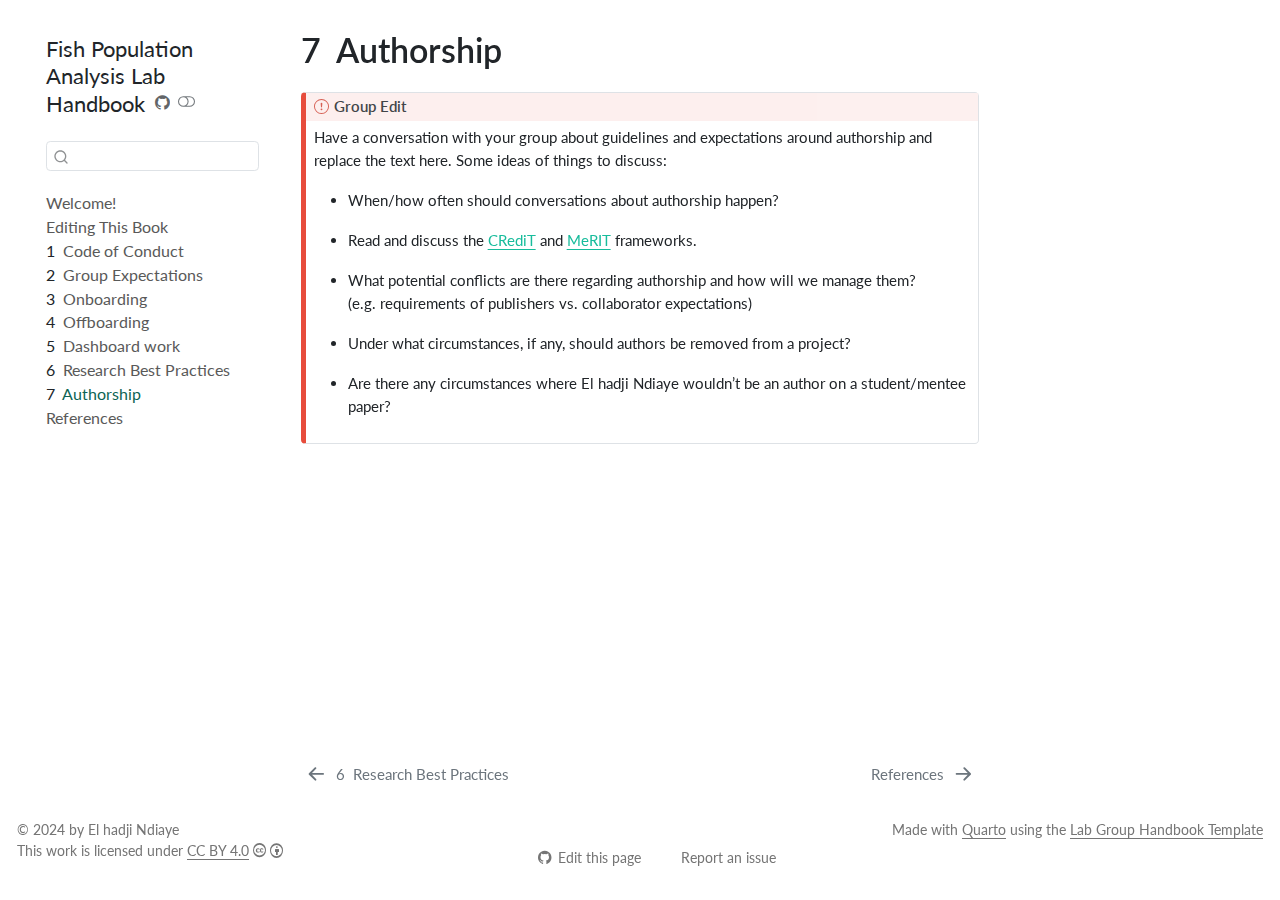
==== commit 2e39971c: "Built site for gh-pages" ====
--- a/authorship.html
+++ b/authorship.html
@@ -7,7 +7,7 @@
 <meta name="viewport" content="width=device-width, initial-scale=1.0, user-scalable=yes">
 
 
-<title>6&nbsp; Authorship – Fish Population Analysis Lab Handbook</title>
+<title>7&nbsp; Authorship – Fish Population Analysis Lab Handbook</title>
 <style>
 code{white-space: pre-wrap;}
 span.smallcaps{font-variant: small-caps;}
@@ -85,7 +85,7 @@
       <button type="button" class="quarto-btn-toggle btn" data-bs-toggle="collapse" role="button" data-bs-target=".quarto-sidebar-collapse-item" aria-controls="quarto-sidebar" aria-expanded="false" aria-label="Toggle sidebar navigation" onclick="if (window.quartoToggleHeadroom) { window.quartoToggleHeadroom(); }">
         <i class="bi bi-layout-text-sidebar-reverse"></i>
       </button>
-        <nav class="quarto-page-breadcrumbs" aria-label="breadcrumb"><ol class="breadcrumb"><li class="breadcrumb-item"><a href="./authorship.html"><span class="chapter-number">6</span>&nbsp; <span class="chapter-title">Authorship</span></a></li></ol></nav>
+        <nav class="quarto-page-breadcrumbs" aria-label="breadcrumb"><ol class="breadcrumb"><li class="breadcrumb-item"><a href="./authorship.html"><span class="chapter-number">7</span>&nbsp; <span class="chapter-title">Authorship</span></a></li></ol></nav>
         <a class="flex-grow-1" role="navigation" data-bs-toggle="collapse" data-bs-target=".quarto-sidebar-collapse-item" aria-controls="quarto-sidebar" aria-expanded="false" aria-label="Toggle sidebar navigation" onclick="if (window.quartoToggleHeadroom) { window.quartoToggleHeadroom(); }">      
         </a>
       <button type="button" class="btn quarto-search-button" aria-label="Search" onclick="window.quartoOpenSearch();">
@@ -152,14 +152,20 @@
 </li>
         <li class="sidebar-item">
   <div class="sidebar-item-container"> 
+  <a href="./dashboard-r.html" class="sidebar-item-text sidebar-link">
+ <span class="menu-text"><span class="chapter-number">5</span>&nbsp; <span class="chapter-title">Dashboard work</span></span></a>
+  </div>
+</li>
+        <li class="sidebar-item">
+  <div class="sidebar-item-container"> 
   <a href="./research-best-practices.html" class="sidebar-item-text sidebar-link">
- <span class="menu-text"><span class="chapter-number">5</span>&nbsp; <span class="chapter-title">Research Best Practices</span></span></a>
+ <span class="menu-text"><span class="chapter-number">6</span>&nbsp; <span class="chapter-title">Research Best Practices</span></span></a>
   </div>
 </li>
         <li class="sidebar-item">
   <div class="sidebar-item-container"> 
   <a href="./authorship.html" class="sidebar-item-text sidebar-link active">
- <span class="menu-text"><span class="chapter-number">6</span>&nbsp; <span class="chapter-title">Authorship</span></span></a>
+ <span class="menu-text"><span class="chapter-number">7</span>&nbsp; <span class="chapter-title">Authorship</span></span></a>
   </div>
 </li>
         <li class="sidebar-item">
@@ -181,7 +187,7 @@
 
 <header id="title-block-header" class="quarto-title-block default">
 <div class="quarto-title">
-<h1 class="title"><span class="chapter-number">6</span>&nbsp; <span class="chapter-title">Authorship</span></h1>
+<h1 class="title"><span class="chapter-number">7</span>&nbsp; <span class="chapter-title">Authorship</span></h1>
 </div>
 
 
@@ -791,7 +797,7 @@
 <nav class="page-navigation">
   <div class="nav-page nav-page-previous">
       <a href="./research-best-practices.html" class="pagination-link" aria-label="Research Best Practices">
-        <i class="bi bi-arrow-left-short"></i> <span class="nav-page-text"><span class="chapter-number">5</span>&nbsp; <span class="chapter-title">Research Best Practices</span></span>
+        <i class="bi bi-arrow-left-short"></i> <span class="nav-page-text"><span class="chapter-number">6</span>&nbsp; <span class="chapter-title">Research Best Practices</span></span>
       </a>          
   </div>
   <div class="nav-page nav-page-next">
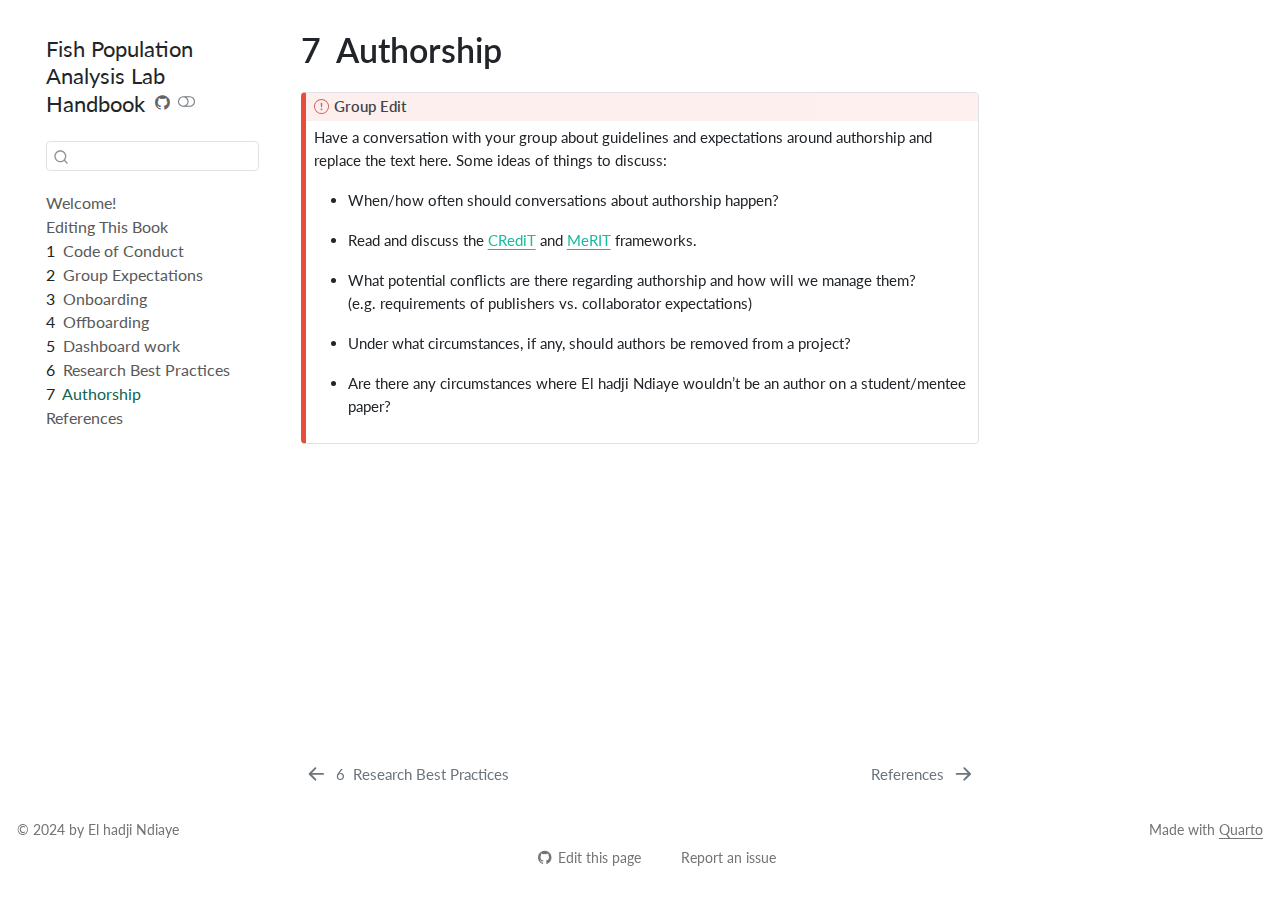
==== commit a0eb8de5: "Built site for gh-pages" ====
--- a/authorship.html
+++ b/authorship.html
@@ -43,8 +43,6 @@
 <link href="site_libs/bootstrap/bootstrap-icons.css" rel="stylesheet">
 <link href="site_libs/bootstrap/bootstrap-435317fe34ea3e1cffeb2f3e0e9f38a6.min.css" rel="stylesheet" append-hash="true" class="quarto-color-scheme" id="quarto-bootstrap" data-mode="light">
 <link href="site_libs/bootstrap/bootstrap-dark-c1bc4f463887108f52ae36d18b6ee8b3.min.css" rel="prefetch" append-hash="true" class="quarto-color-scheme quarto-color-alternate" id="quarto-bootstrap" data-mode="dark">
-<link href="site_libs/quarto-contrib/fontawesome6-0.1.0/all.css" rel="stylesheet">
-<link href="site_libs/quarto-contrib/fontawesome6-0.1.0/latex-fontsize.css" rel="stylesheet">
 <script id="quarto-search-options" type="application/json">{
   "location": "sidebar",
   "copy-button": false,
@@ -810,13 +808,13 @@
 <footer class="footer">
   <div class="nav-footer">
     <div class="nav-footer-left">
-<p>© 2024 by El hadji Ndiaye <br> This work is licensed under <a href="https://creativecommons.org/licenses/by/4.0/?ref=chooser-v1">CC BY 4.0</a> <i class="fa-brands fa-creative-commons" aria-label="creative-commons"></i> <i class="fa-brands fa-creative-commons-by" aria-label="creative-commons-by"></i></p>
+<p>© 2024 by El hadji Ndiaye</p>
 </div>   
     <div class="nav-footer-center">
       &nbsp;
     <div class="toc-actions"><ul><li><a href="https://github.com/Fish-Population-Analysis-Lab/Modeling-Handbook#/edit/main/authorship.qmd" target="_blank" class="toc-action"><i class="bi bi-github"></i>Edit this page</a></li><li><a href="https://github.com/Fish-Population-Analysis-Lab/Modeling-Handbook#/issues/new" target="_blank" class="toc-action"><i class="bi empty"></i>Report an issue</a></li></ul></div></div>
     <div class="nav-footer-right">
-<p>Made with <a href="https://quarto.org/">Quarto</a> using the <a href="https://github.com/cct-datascience/group-handbook-template">Lab Group Handbook Template</a></p>
+<p>Made with <a href="https://quarto.org/">Quarto</a></p>
 </div>
   </div>
 </footer>
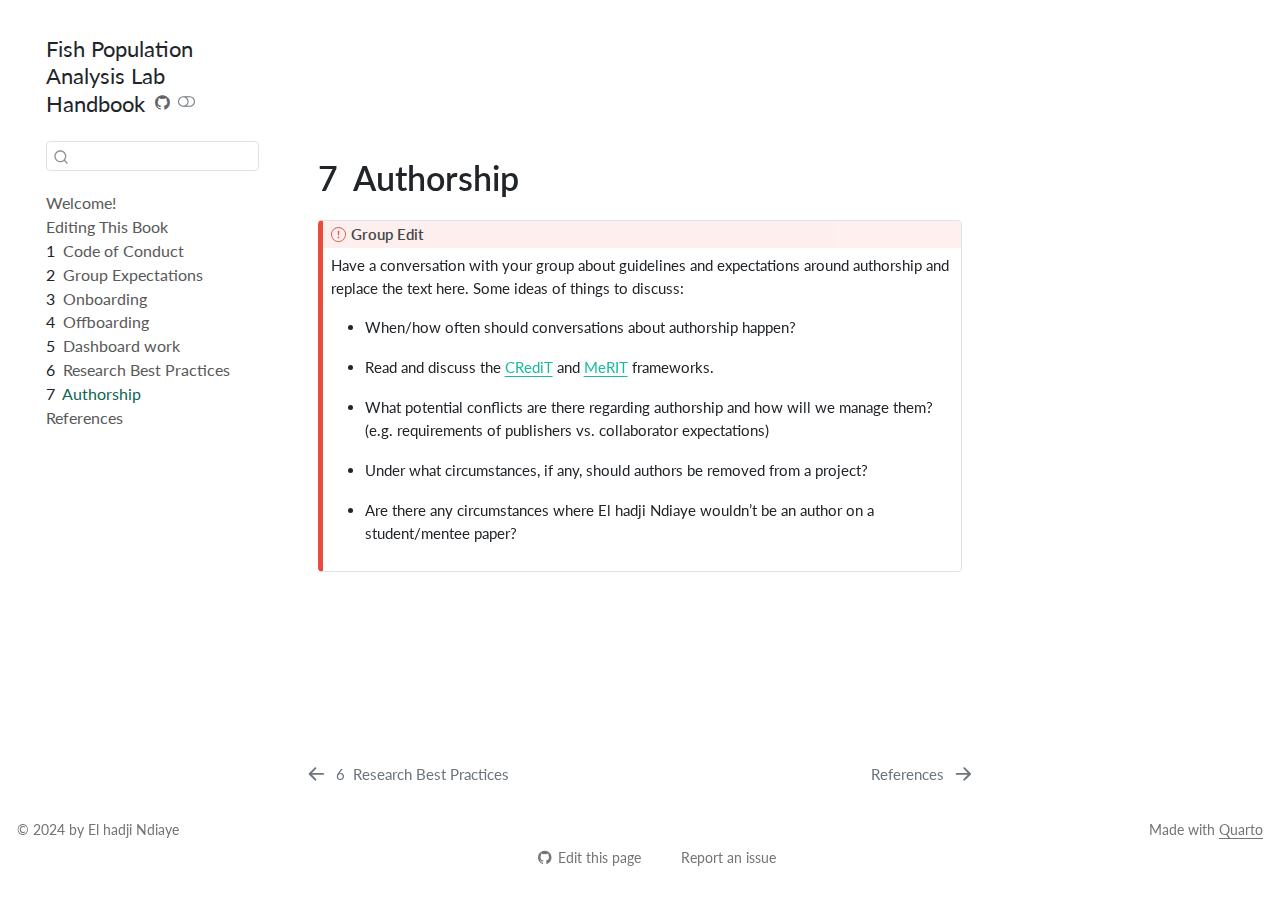
==== commit 921c7ac2: "Built site for gh-pages" ====
--- a/authorship.html
+++ b/authorship.html
@@ -72,6 +72,7 @@
 }</script>
 
 
+<link rel="stylesheet" href="styles.css">
 </head>
 
 <body class="nav-sidebar floating">
--- a/styles.css
+++ b/styles.css
@@ -0,0 +1,21 @@
+/* Change background color of code chunks */
+pre.sourceCode {
+    background-color: #f0f8ff; /* Light blue, change as needed */
+    border-radius: 5px; /* Optional: rounded corners */
+    padding: 10px; /* Optional: padding inside the code chunk */
+}
+
+/* Increase content width */
+.content {
+    max-width: 95%;
+    margin: auto;
+}
+
+/* Adjust figure width */
+.figure img {
+    max-width: 95%;
+    height: auto;
+}
+.smaller {
+  font-size: 50%;
+}
